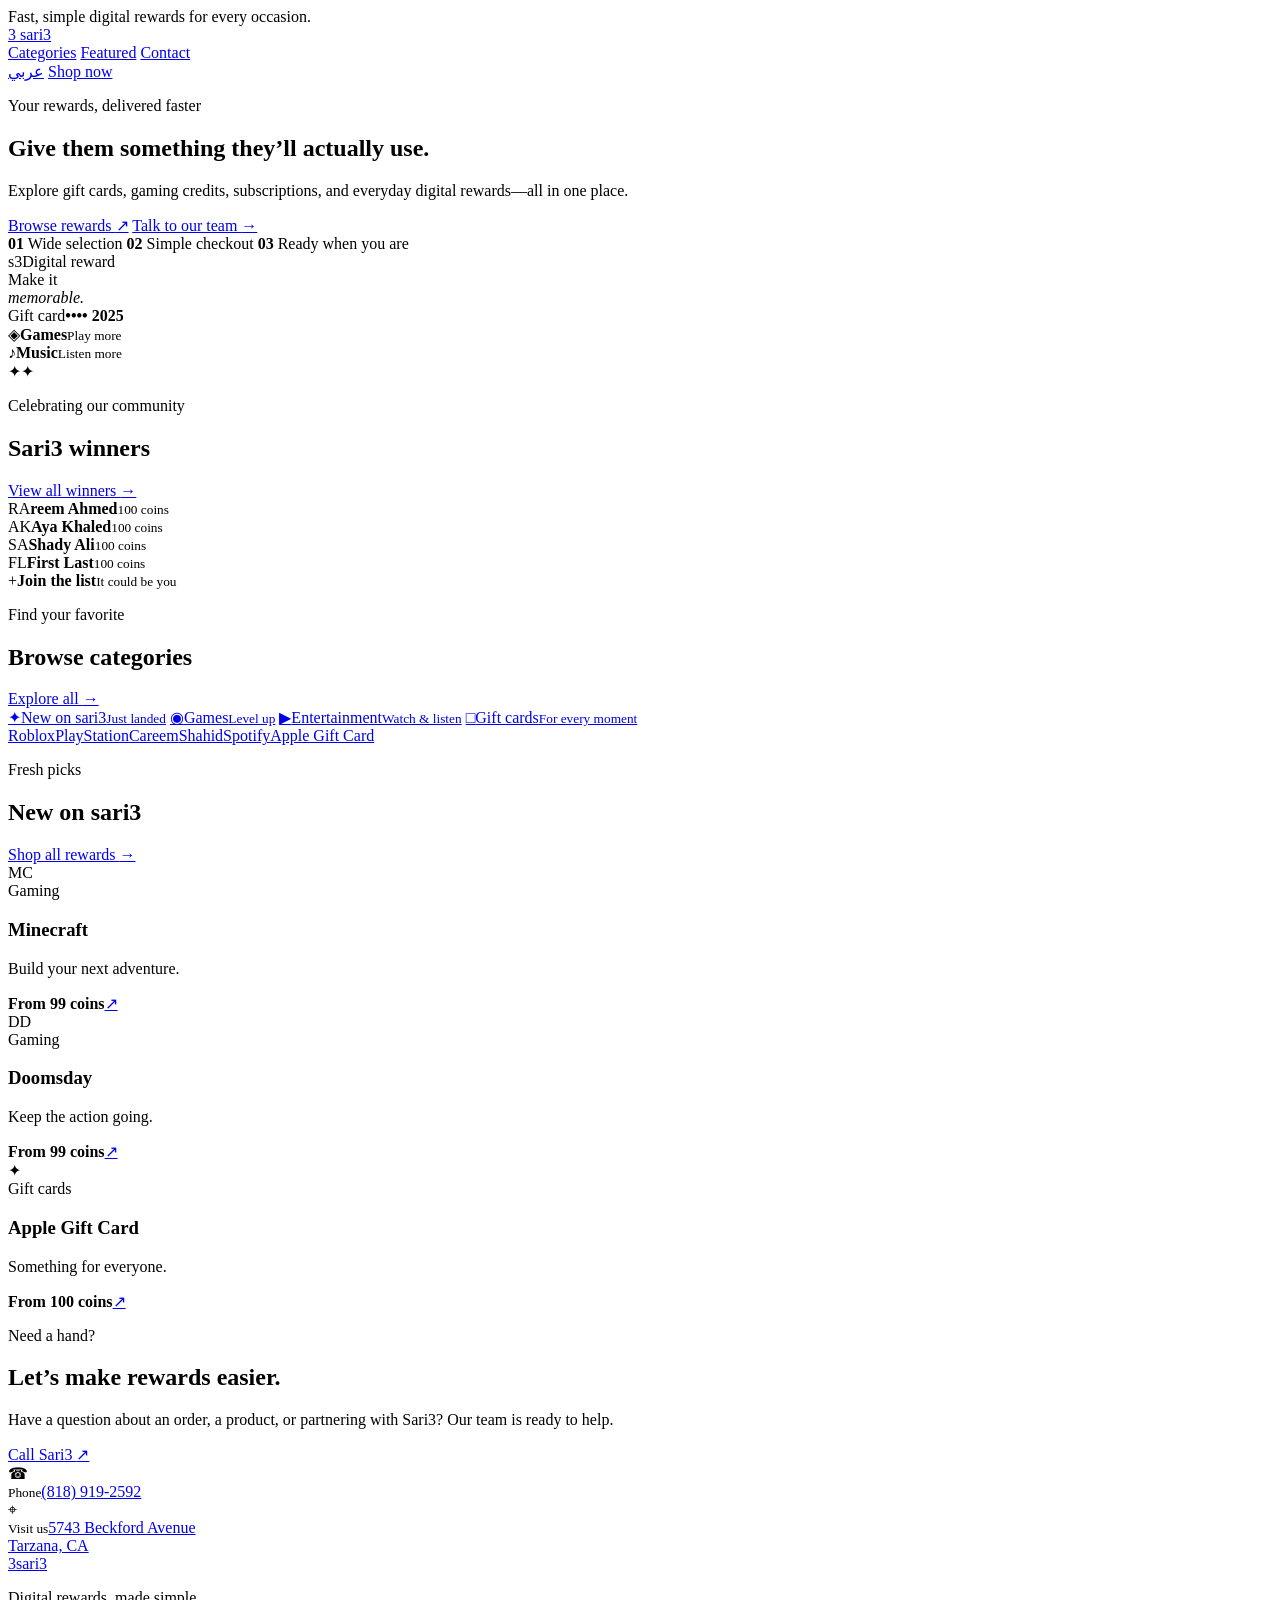
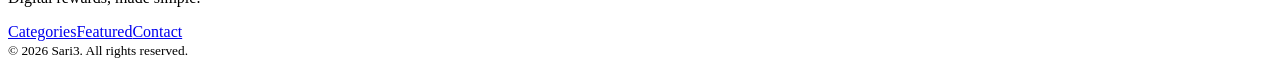
==== index.html @ 28963673 "Add Sari3 landing page" ====
<!doctype html>
<html lang="en">
<head>
  <meta charset="utf-8">
  <meta name="viewport" content="width=device-width, initial-scale=1">
  <meta name="description" content="Sari3 gift cards, games, subscriptions, and digital rewards.">
  <title>Sari3 — Digital rewards made simple</title>
  <link rel="stylesheet" href="styles.css">
</head>
<body>
  <div class="announcement">Fast, simple digital rewards for every occasion.</div>

  <header class="site-header">
    <a class="brand" href="#top" aria-label="Sari3 home">
      <span class="brand-mark">3</span>
      <span class="brand-word">sari<span>3</span></span>
    </a>
    <nav class="main-nav" aria-label="Primary navigation">
      <a href="#categories">Categories</a>
      <a href="#featured">Featured</a>
      <a href="#contact">Contact</a>
    </nav>
    <div class="header-actions">
      <a class="language" href="#" aria-label="Switch to Arabic">عربي</a>
      <a class="button button-small button-ghost" href="https://hub.sari3.store/" target="_blank" rel="noopener">Shop now</a>
    </div>
  </header>

  <main id="top">
    <section class="hero section-shell">
      <div class="hero-copy">
        <p class="eyebrow">Your rewards, delivered faster</p>
        <h1>Give them something they’ll actually use.</h1>
        <p class="hero-text">Explore gift cards, gaming credits, subscriptions, and everyday digital rewards—all in one place.</p>
        <div class="hero-actions">
          <a class="button button-primary" href="https://hub.sari3.store/" target="_blank" rel="noopener">Browse rewards <span aria-hidden="true">↗</span></a>
          <a class="text-link" href="#contact">Talk to our team <span aria-hidden="true">→</span></a>
        </div>
        <div class="trust-row" aria-label="Sari3 benefits">
          <span><b>01</b> Wide selection</span>
          <span><b>02</b> Simple checkout</span>
          <span><b>03</b> Ready when you are</span>
        </div>
      </div>
      <div class="hero-art" aria-label="Featured digital rewards">
        <div class="orb orb-one"></div>
        <div class="orb orb-two"></div>
        <div class="reward-card card-main">
          <div class="card-top"><span class="mini-logo">s3</span><span>Digital reward</span></div>
          <div class="card-title">Make it<br><em>memorable.</em></div>
          <div class="card-bottom"><span>Gift card</span><strong>•••• 2025</strong></div>
        </div>
        <div class="reward-card card-float card-orange"><span class="card-icon">◈</span><strong>Games</strong><small>Play more</small></div>
        <div class="reward-card card-float card-blue"><span class="card-icon">♪</span><strong>Music</strong><small>Listen more</small></div>
        <span class="spark spark-a">✦</span><span class="spark spark-b">✦</span>
      </div>
    </section>

    <section class="winners section-shell" aria-labelledby="winners-title">
      <div class="section-heading">
        <div><p class="eyebrow">Celebrating our community</p><h2 id="winners-title">Sari3 winners</h2></div>
        <a class="text-link" href="https://hub.sari3.store/" target="_blank" rel="noopener">View all winners <span aria-hidden="true">→</span></a>
      </div>
      <div class="winner-grid">
        <div class="winner winner-a"><span>RA</span><strong>reem Ahmed</strong><small>100 coins</small></div>
        <div class="winner winner-b"><span>AK</span><strong>Aya Khaled</strong><small>100 coins</small></div>
        <div class="winner winner-c"><span>SA</span><strong>Shady Ali</strong><small>100 coins</small></div>
        <div class="winner winner-d"><span>FL</span><strong>First Last</strong><small>100 coins</small></div>
        <div class="winner winner-e"><span>+</span><strong>Join the list</strong><small>It could be you</small></div>
      </div>
    </section>

    <section class="categories section-shell" id="categories" aria-labelledby="categories-title">
      <div class="section-heading">
        <div><p class="eyebrow">Find your favorite</p><h2 id="categories-title">Browse categories</h2></div>
        <a class="text-link" href="https://hub.sari3.store/" target="_blank" rel="noopener">Explore all <span aria-hidden="true">→</span></a>
      </div>
      <div class="category-grid">
        <a class="category category-new" href="https://hub.sari3.store/" target="_blank" rel="noopener"><span class="category-icon">✦</span><span>New on sari3</span><small>Just landed</small></a>
        <a class="category category-games" href="https://hub.sari3.store/" target="_blank" rel="noopener"><span class="category-icon">◉</span><span>Games</span><small>Level up</small></a>
        <a class="category category-stream" href="https://hub.sari3.store/" target="_blank" rel="noopener"><span class="category-icon">▶</span><span>Entertainment</span><small>Watch & listen</small></a>
        <a class="category category-gift" href="https://hub.sari3.store/" target="_blank" rel="noopener"><span class="category-icon">□</span><span>Gift cards</span><small>For every moment</small></a>
      </div>
      <div class="category-pills" aria-label="Popular categories">
        <a href="https://hub.sari3.store/" target="_blank" rel="noopener">Roblox</a><a href="https://hub.sari3.store/" target="_blank" rel="noopener">PlayStation</a><a href="https://hub.sari3.store/" target="_blank" rel="noopener">Careem</a><a href="https://hub.sari3.store/" target="_blank" rel="noopener">Shahid</a><a href="https://hub.sari3.store/" target="_blank" rel="noopener">Spotify</a><a href="https://hub.sari3.store/" target="_blank" rel="noopener">Apple Gift Card</a>
      </div>
    </section>

    <section class="featured section-shell" id="featured" aria-labelledby="featured-title">
      <div class="section-heading">
        <div><p class="eyebrow">Fresh picks</p><h2 id="featured-title">New on sari3</h2></div>
        <a class="text-link" href="https://hub.sari3.store/" target="_blank" rel="noopener">Shop all rewards <span aria-hidden="true">→</span></a>
      </div>
      <div class="product-grid">
        <article class="product"><div class="product-image product-minecraft"><span>MC</span></div><div class="product-meta"><span>Gaming</span><h3>Minecraft</h3><p>Build your next adventure.</p><div class="product-foot"><strong>From 99 coins</strong><a href="https://hub.sari3.store/" target="_blank" rel="noopener" aria-label="View Minecraft">↗</a></div></div></article>
        <article class="product"><div class="product-image product-doom"><span>DD</span></div><div class="product-meta"><span>Gaming</span><h3>Doomsday</h3><p>Keep the action going.</p><div class="product-foot"><strong>From 99 coins</strong><a href="https://hub.sari3.store/" target="_blank" rel="noopener" aria-label="View Doomsday">↗</a></div></div></article>
        <article class="product"><div class="product-image product-gift"><span>✦</span></div><div class="product-meta"><span>Gift cards</span><h3>Apple Gift Card</h3><p>Something for everyone.</p><div class="product-foot"><strong>From 100 coins</strong><a href="https://hub.sari3.store/" target="_blank" rel="noopener" aria-label="View Apple Gift Card">↗</a></div></div></article>
      </div>
    </section>

    <section class="contact section-shell" id="contact" aria-labelledby="contact-title">
      <div class="contact-copy"><p class="eyebrow">Need a hand?</p><h2 id="contact-title">Let’s make rewards easier.</h2><p>Have a question about an order, a product, or partnering with Sari3? Our team is ready to help.</p><a class="button button-primary" href="tel:+18189192592">Call Sari3 <span aria-hidden="true">↗</span></a></div>
      <div class="contact-details"><div class="detail"><span class="detail-icon">☎</span><div><small>Phone</small><a href="tel:+18189192592">(818) 919-2592</a></div></div><div class="detail"><span class="detail-icon">⌖</span><div><small>Visit us</small><a href="https://www.google.com/maps/search/?api=1&amp;query=5743+Beckford+Avenue+Tarzana+CA" target="_blank" rel="noopener">5743 Beckford Avenue<br>Tarzana, CA</a></div></div></div>
    </section>
  </main>

  <footer class="site-footer section-shell"><a class="brand" href="#top"><span class="brand-mark">3</span><span class="brand-word">sari<span>3</span></span></a><p>Digital rewards, made simple.</p><div class="footer-links"><a href="#categories">Categories</a><a href="#featured">Featured</a><a href="#contact">Contact</a></div><small>© 2026 Sari3. All rights reserved.</small></footer>
  <script>document.querySelectorAll('a[href="#"]').forEach(function (link) { link.addEventListener('click', function (event) { event.preventDefault(); }); });</script>
</body>
</html>
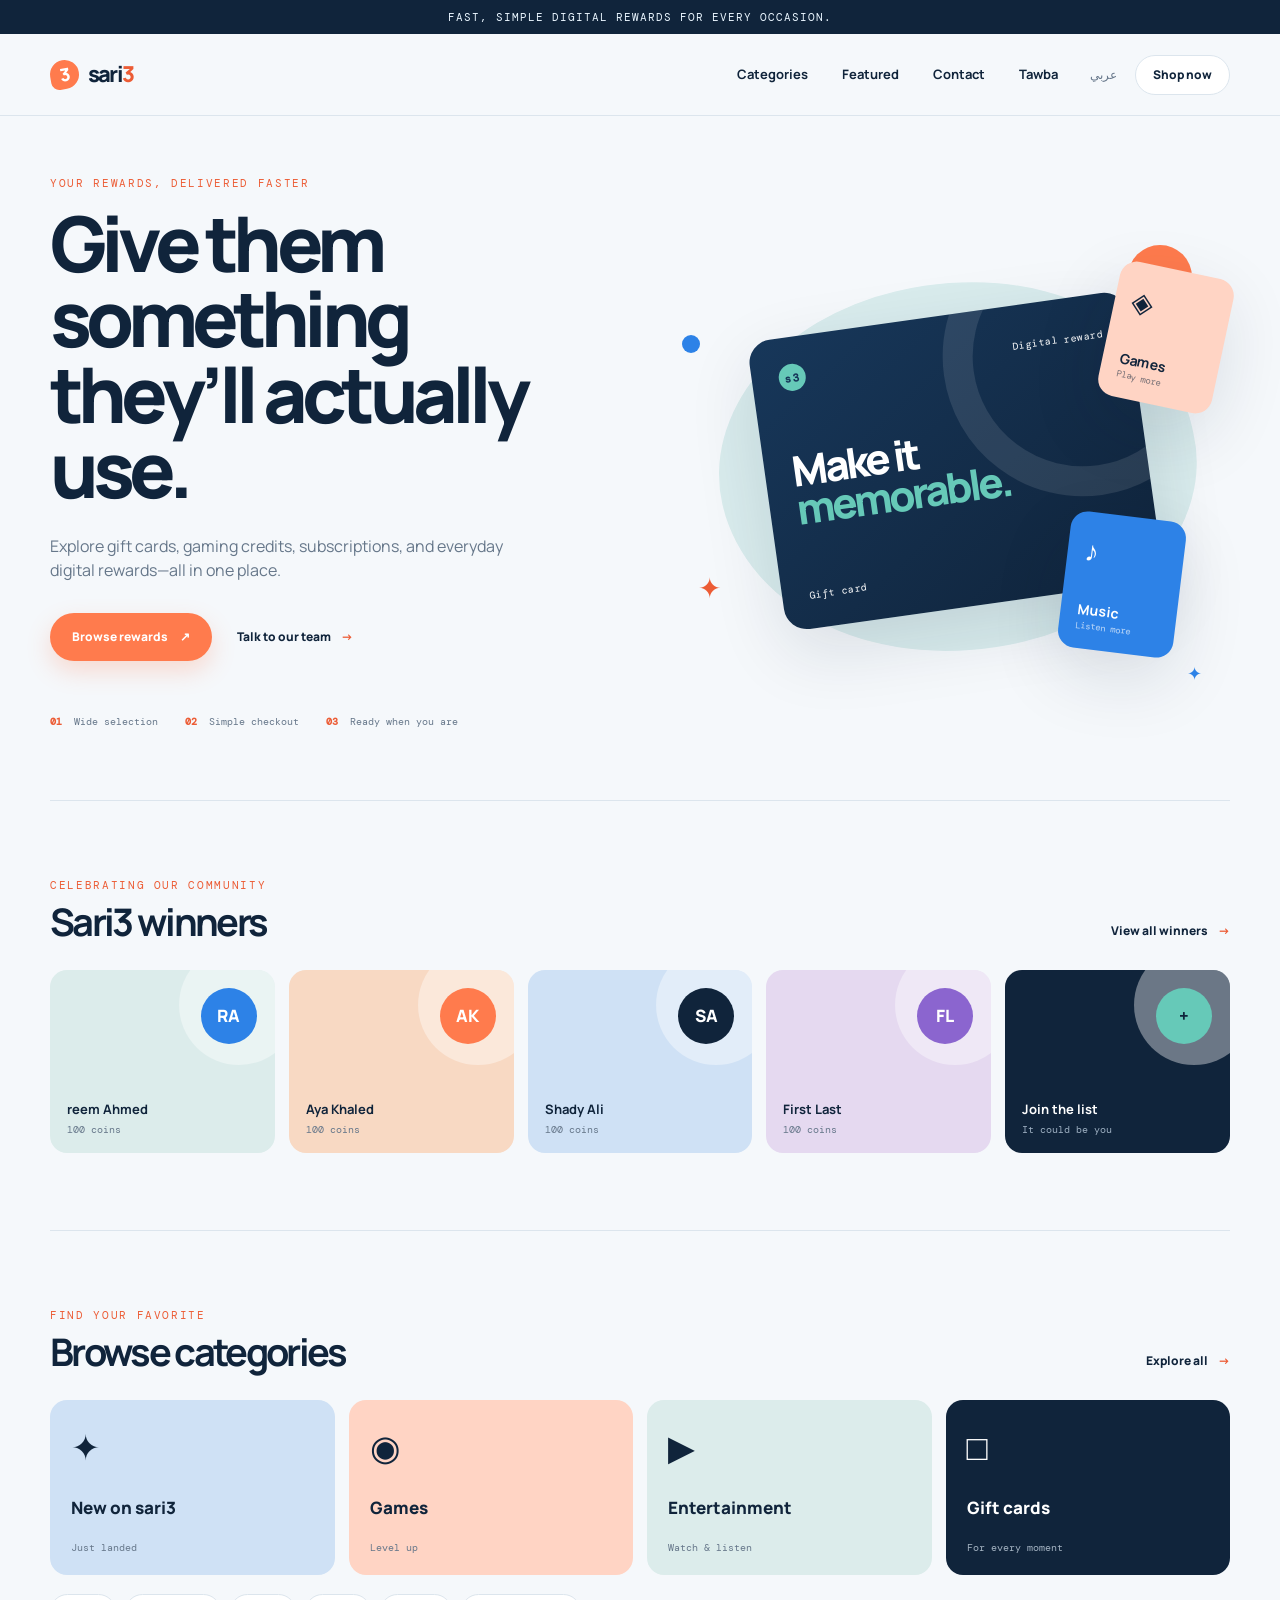
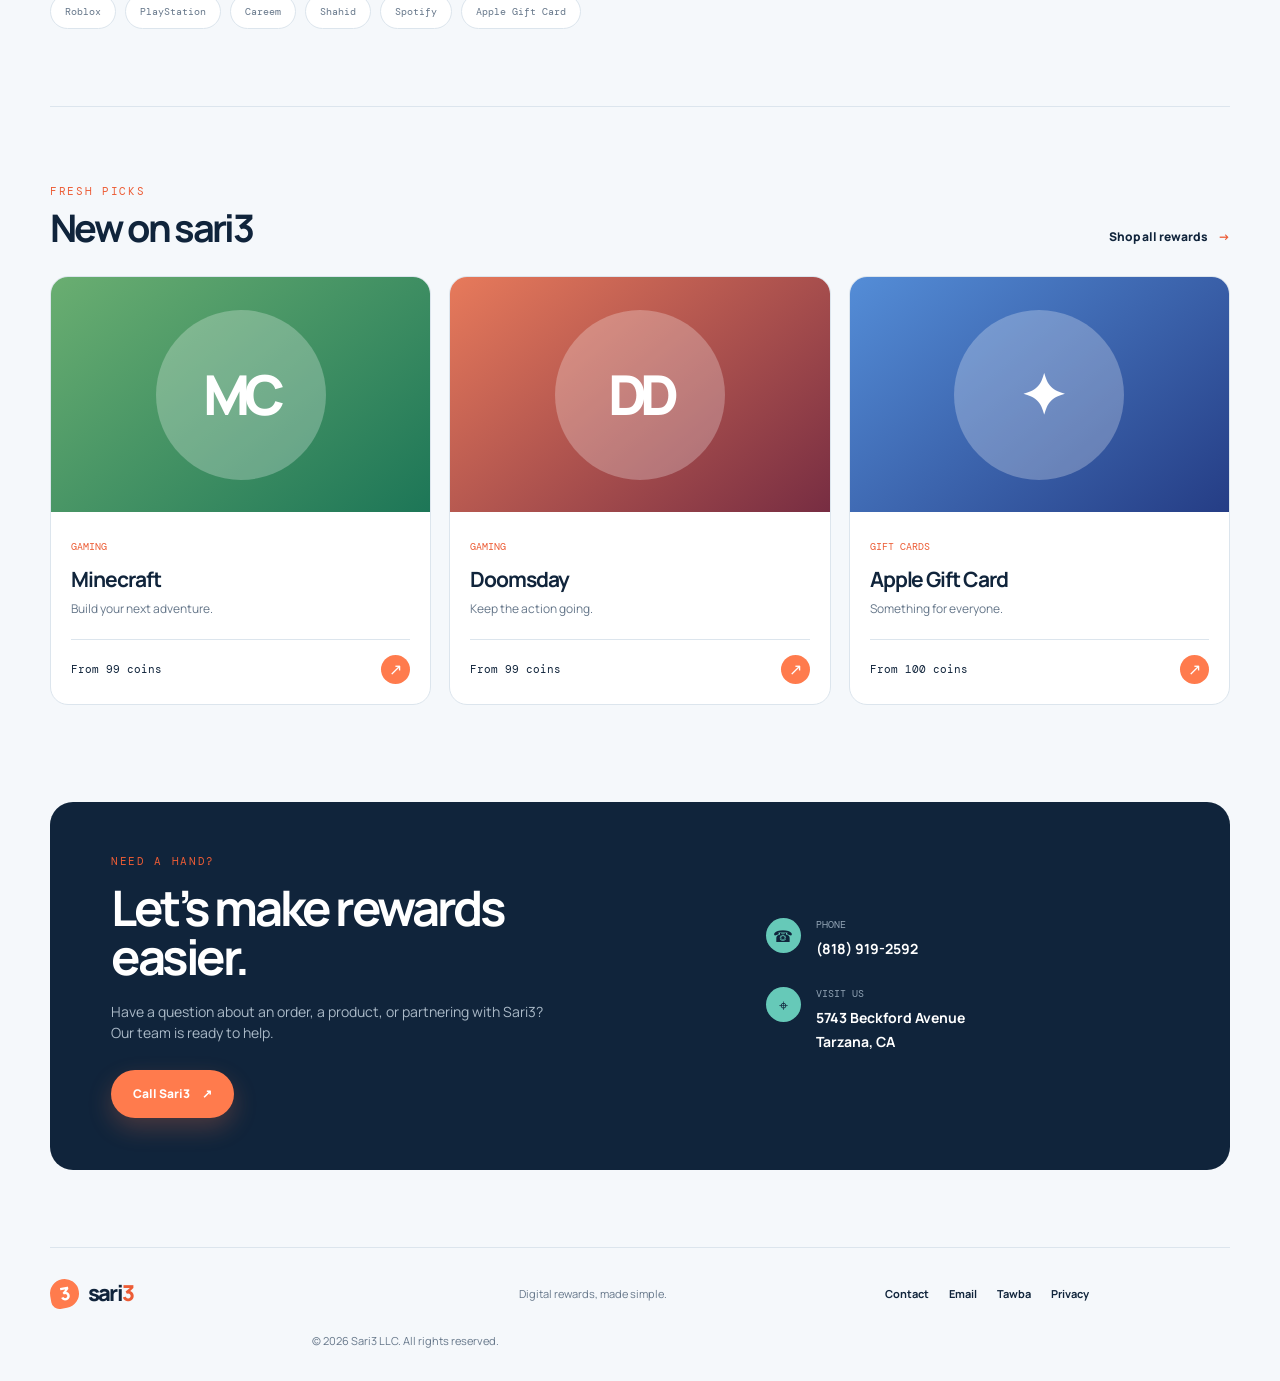
==== commit 6b2cef88: "Add Tawba legal and support links" ====
--- a/index.html
+++ b/index.html
@@ -19,6 +19,7 @@
       <a href="#categories">Categories</a>
       <a href="#featured">Featured</a>
       <a href="#contact">Contact</a>
+      <a href="/tawba/">Tawba</a>
     </nav>
     <div class="header-actions">
       <a class="language" href="#" aria-label="Switch to Arabic">عربي</a>
@@ -104,7 +105,7 @@
     </section>
   </main>
 
-  <footer class="site-footer section-shell"><a class="brand" href="#top"><span class="brand-mark">3</span><span class="brand-word">sari<span>3</span></span></a><p>Digital rewards, made simple.</p><div class="footer-links"><a href="#categories">Categories</a><a href="#featured">Featured</a><a href="#contact">Contact</a></div><small>© 2026 Sari3. All rights reserved.</small></footer>
+  <footer class="site-footer section-shell"><a class="brand" href="#top"><span class="brand-mark">3</span><span class="brand-word">sari<span>3</span></span></a><p>Digital rewards, made simple.</p><div class="footer-links"><a href="#contact">Contact</a><a href="mailto:sari3@sari3.io">Email</a><a href="/tawba/">Tawba</a><a href="/tawba/privacy/">Privacy</a></div><small>© 2026 Sari3 LLC. All rights reserved.</small></footer>
   <script>document.querySelectorAll('a[href="#"]').forEach(function (link) { link.addEventListener('click', function (event) { event.preventDefault(); }); });</script>
 </body>
 </html>
--- a/styles.css
+++ b/styles.css
@@ -0,0 +1,25 @@
+@import url('https://fonts.googleapis.com/css2?family=DM+Mono:wght@400;500&family=Manrope:wght@400;500;600;700;800&display=swap');
+
+:root { --ink:#10243b; --muted:#66778a; --paper:#f5f8fb; --white:#fff; --line:#dce5ed; --orange:#ff7b4d; --orange-dark:#ec5c35; --blue:#2d82e7; --teal:#66c9b8; --shadow:0 24px 70px rgba(16,36,59,.12); }
+* { box-sizing:border-box; }
+html { scroll-behavior:smooth; }
+body { margin:0; color:var(--ink); background:var(--paper); font-family:'Manrope',Arial,sans-serif; line-height:1.5; }
+a { color:inherit; text-decoration:none; }
+.announcement { padding:10px 24px; color:#eaf6ff; background:var(--ink); text-align:center; font:11px 'DM Mono',monospace; letter-spacing:.09em; text-transform:uppercase; }
+.site-header { height:82px; padding:0 max(24px,calc((100vw - 1180px)/2)); display:flex; align-items:center; justify-content:space-between; gap:32px; background:rgba(245,248,251,.92); border-bottom:1px solid var(--line); position:sticky; top:0; z-index:10; backdrop-filter:blur(16px); }
+.brand { display:inline-flex; align-items:center; gap:9px; font-size:22px; font-weight:800; letter-spacing:-.08em; }
+.brand-mark { display:grid; place-items:center; width:29px; height:29px; color:#fff; background:var(--orange); border-radius:50% 50% 50% 8px; font-size:18px; font-weight:800; letter-spacing:-.1em; transform:rotate(-10deg); }
+.brand-word span { color:var(--orange-dark); }
+.main-nav { display:flex; align-items:center; gap:34px; margin-left:auto; font-size:13px; font-weight:700; }
+.main-nav a,.footer-links a { transition:color .2s ease; }.main-nav a:hover,.footer-links a:hover,.text-link:hover { color:var(--orange-dark); }
+.header-actions { display:flex; align-items:center; gap:18px; }.language { color:var(--muted); font:12px 'DM Mono',monospace; }.button { display:inline-flex; align-items:center; justify-content:center; gap:12px; padding:15px 22px; border-radius:99px; font-size:12px; font-weight:800; transition:transform .2s ease,background .2s ease,box-shadow .2s ease; }.button:hover { transform:translateY(-2px); }.button-primary { color:#fff; background:var(--orange); box-shadow:0 10px 24px rgba(255,123,77,.24); }.button-primary:hover { background:var(--orange-dark); }.button-small { padding:10px 17px; }.button-ghost { color:var(--ink); border:1px solid var(--line); background:var(--white); }
+.section-shell { width:min(1180px,calc(100% - 48px)); margin:0 auto; }.hero { min-height:610px; display:grid; grid-template-columns:1fr 1fr; align-items:center; gap:60px; padding-top:60px; padding-bottom:72px; }.eyebrow { margin:0 0 15px; color:var(--orange-dark); font:11px 'DM Mono',monospace; letter-spacing:.15em; text-transform:uppercase; }.hero h1 { max-width:570px; margin:0; font-size:clamp(46px,6vw,78px); line-height:.98; letter-spacing:-.075em; font-weight:800; }.hero-text { max-width:480px; margin:28px 0 31px; color:var(--muted); font-size:16px; }.hero-actions { display:flex; align-items:center; gap:25px; }.text-link { font-size:12px; font-weight:800; transition:color .2s ease; }.text-link span { margin-left:8px; color:var(--orange-dark); }.trust-row { display:flex; flex-wrap:wrap; gap:17px 27px; margin-top:54px; color:var(--muted); font:10px 'DM Mono',monospace; }.trust-row b { margin-right:6px; color:var(--orange-dark); }
+.hero-art { min-height:470px; position:relative; }.hero-art:before { content:""; position:absolute; inset:65px 35px 35px 50px; background:#d9eced; border-radius:46% 54% 45% 55%; transform:rotate(-13deg); }.orb { position:absolute; border-radius:50%; }.orb-one { width:64px; height:64px; top:28px; right:38px; background:var(--orange); }.orb-two { width:18px; height:18px; top:118px; left:12px; background:var(--blue); }.reward-card { position:absolute; box-shadow:var(--shadow); }.card-main { top:98px; left:17%; width:68%; height:292px; padding:27px; display:flex; flex-direction:column; justify-content:space-between; color:#fff; background:linear-gradient(145deg,#17375a,#10243b); border-radius:23px; transform:rotate(-8deg); overflow:hidden; }.card-main:after { content:""; position:absolute; width:220px; height:220px; right:-90px; top:-80px; border:30px solid rgba(255,255,255,.1); border-radius:50%; }.card-top,.card-bottom { display:flex; justify-content:space-between; align-items:center; position:relative; z-index:1; font:10px 'DM Mono',monospace; letter-spacing:.05em; }.mini-logo { display:grid; place-items:center; width:27px; height:27px; color:#17375a; background:var(--teal); border-radius:50%; font-size:11px; font-weight:800; }.card-title { position:relative; z-index:1; font-size:42px; line-height:.93; letter-spacing:-.07em; font-weight:800; }.card-title em { color:var(--teal); font-style:normal; }.card-float { right:1%; display:flex; flex-direction:column; width:116px; height:137px; padding:17px; border-radius:17px; }.card-float strong { margin-top:auto; font-size:14px; }.card-float small { color:rgba(16,36,59,.58); font:9px 'DM Mono',monospace; }.card-icon { font-size:28px; }.card-orange { top:52px; background:#ffd4c4; transform:rotate(12deg); }.card-blue { right:9%; bottom:34px; color:#fff; background:var(--blue); transform:rotate(7deg); }.card-blue small { color:rgba(255,255,255,.7); }.spark { position:absolute; color:var(--orange-dark); font-size:28px; }.spark-a { left:5%; bottom:79px; }.spark-b { right:5%; bottom:0; color:var(--blue); font-size:18px; }
+.winners,.categories,.featured { padding:77px 0; border-top:1px solid var(--line); }.section-heading { display:flex; align-items:end; justify-content:space-between; gap:30px; margin-bottom:30px; }.section-heading .eyebrow { margin-bottom:10px; }.section-heading h2,.contact h2 { margin:0; font-size:38px; line-height:1; letter-spacing:-.07em; }.winner-grid { display:grid; grid-template-columns:repeat(5,1fr); gap:14px; }.winner { min-height:183px; padding:17px; display:flex; flex-direction:column; justify-content:end; border-radius:17px; overflow:hidden; background:#dceceb; position:relative; }.winner:before { content:""; position:absolute; width:120px; height:120px; right:-24px; top:-25px; border-radius:50%; background:rgba(255,255,255,.38); }.winner span { position:absolute; right:18px; top:18px; display:grid; place-items:center; width:56px; height:56px; color:#fff; background:var(--blue); border-radius:50%; font-size:17px; font-weight:800; }.winner strong { position:relative; font-size:13px; }.winner small { position:relative; margin-top:4px; color:var(--muted); font:10px 'DM Mono',monospace; }.winner-b { background:#f8d9c3; }.winner-b span { background:var(--orange); }.winner-c { background:#cfe1f5; }.winner-c span { background:var(--ink); }.winner-d { background:#e5d9f0; }.winner-d span { background:#8b65cf; }.winner-e { background:var(--ink); color:#fff; }.winner-e small { color:#9eb0c2; }.winner-e span { color:var(--ink); background:var(--teal); }
+.category-grid { display:grid; grid-template-columns:repeat(4,1fr); gap:14px; }.category { min-height:175px; padding:21px; display:flex; flex-direction:column; justify-content:space-between; border-radius:17px; transition:transform .2s ease,box-shadow .2s ease; }.category:hover { transform:translateY(-4px); box-shadow:var(--shadow); }.category-icon { font-size:35px; }.category span:not(.category-icon) { font-size:17px; font-weight:800; }.category small { color:var(--muted); font:10px 'DM Mono',monospace; }.category-new { background:#cfe1f5; }.category-games { background:#ffd4c4; }.category-stream { background:#dceceb; }.category-gift { color:#fff; background:var(--ink); }.category-gift small { color:#a4b3c2; }.category-pills { display:flex; flex-wrap:wrap; gap:9px; margin-top:19px; }.category-pills a { padding:10px 14px; color:var(--muted); border:1px solid var(--line); border-radius:99px; background:#fff; font:10px 'DM Mono',monospace; transition:all .2s ease; }.category-pills a:hover { color:#fff; border-color:var(--orange); background:var(--orange); }
+.product-grid { display:grid; grid-template-columns:repeat(3,1fr); gap:18px; }.product { overflow:hidden; border:1px solid var(--line); border-radius:18px; background:#fff; }.product-image { height:235px; display:grid; place-items:center; overflow:hidden; position:relative; }.product-image:before { content:""; position:absolute; width:170px; height:170px; border-radius:50%; background:rgba(255,255,255,.26); }.product-image span { position:relative; font-size:55px; font-weight:800; letter-spacing:-.12em; }.product-minecraft { color:#fff; background:linear-gradient(140deg,#6aae71,#1d7657); }.product-doom { color:#fff; background:linear-gradient(140deg,#e77a5b,#772d42); }.product-gift { color:#fff; background:linear-gradient(140deg,#548dd7,#253d85); }.product-meta { padding:20px; }.product-meta > span { color:var(--orange-dark); font:10px 'DM Mono',monospace; text-transform:uppercase; }.product h3 { margin:8px 0 4px; font-size:21px; letter-spacing:-.05em; }.product p { margin:0; color:var(--muted); font-size:12px; }.product-foot { display:flex; align-items:center; justify-content:space-between; margin-top:21px; padding-top:15px; border-top:1px solid var(--line); }.product-foot strong { font:11px 'DM Mono',monospace; }.product-foot a { display:grid; place-items:center; width:29px; height:29px; color:#fff; background:var(--orange); border-radius:50%; }
+.contact { margin-top:20px; margin-bottom:77px; padding:52px 61px; display:grid; grid-template-columns:1.2fr .8fr; gap:50px; color:#fff; border-radius:23px; background:var(--ink); }.contact h2 { max-width:440px; font-size:49px; }.contact-copy > p:not(.eyebrow) { max-width:450px; margin:20px 0 27px; color:#aab9c7; font-size:14px; }.contact-details { display:flex; flex-direction:column; justify-content:center; gap:27px; }.detail { display:flex; align-items:flex-start; gap:15px; }.detail-icon { display:grid; place-items:center; width:35px; height:35px; color:var(--ink); background:var(--teal); border-radius:50%; }.detail small { display:block; margin-bottom:5px; color:#91a3b4; font:10px 'DM Mono',monospace; text-transform:uppercase; }.detail a { font-size:14px; font-weight:700; }.detail a:hover { color:var(--teal); }
+.site-footer { display:grid; grid-template-columns:1.3fr 1fr 1fr; align-items:center; gap:20px; padding-top:27px; padding-bottom:31px; border-top:1px solid var(--line); }.site-footer p,.site-footer small { color:var(--muted); font-size:11px; }.footer-links { display:flex; gap:20px; font-size:11px; font-weight:700; }.site-footer small { text-align:right; }
+@media (max-width:800px) { .main-nav { display:none; }.site-header { height:70px; }.hero { grid-template-columns:1fr; padding-top:58px; }.hero-art { min-height:420px; }.winner-grid { grid-template-columns:repeat(2,1fr); }.winner-e { grid-column:span 2; }.category-grid { grid-template-columns:repeat(2,1fr); }.product-grid { grid-template-columns:1fr; }.contact { grid-template-columns:1fr; padding:37px 28px; }.site-footer { grid-template-columns:1fr 1fr; }.site-footer p { display:none; }.site-footer small { grid-column:span 2; text-align:left; } }
+@media (max-width:480px) { .announcement { padding-inline:12px; font-size:9px; }.section-shell { width:min(100% - 32px,1180px); }.header-actions .language { display:none; }.hero h1 { font-size:51px; }.hero-art { min-height:350px; transform:scale(.9); transform-origin:top center; margin-bottom:-48px; }.hero-actions { flex-wrap:wrap; }.trust-row { margin-top:35px; }.section-heading { align-items:start; flex-direction:column; gap:15px; }.section-heading h2 { font-size:32px; }.winner-grid { grid-template-columns:1fr 1fr; }.winner { min-height:150px; padding:13px; }.category-grid { gap:9px; }.category { min-height:150px; padding:15px; }.category span:not(.category-icon) { font-size:14px; }.contact h2 { font-size:39px; }.site-footer { grid-template-columns:1fr; }.site-footer small { grid-column:auto; } }
+
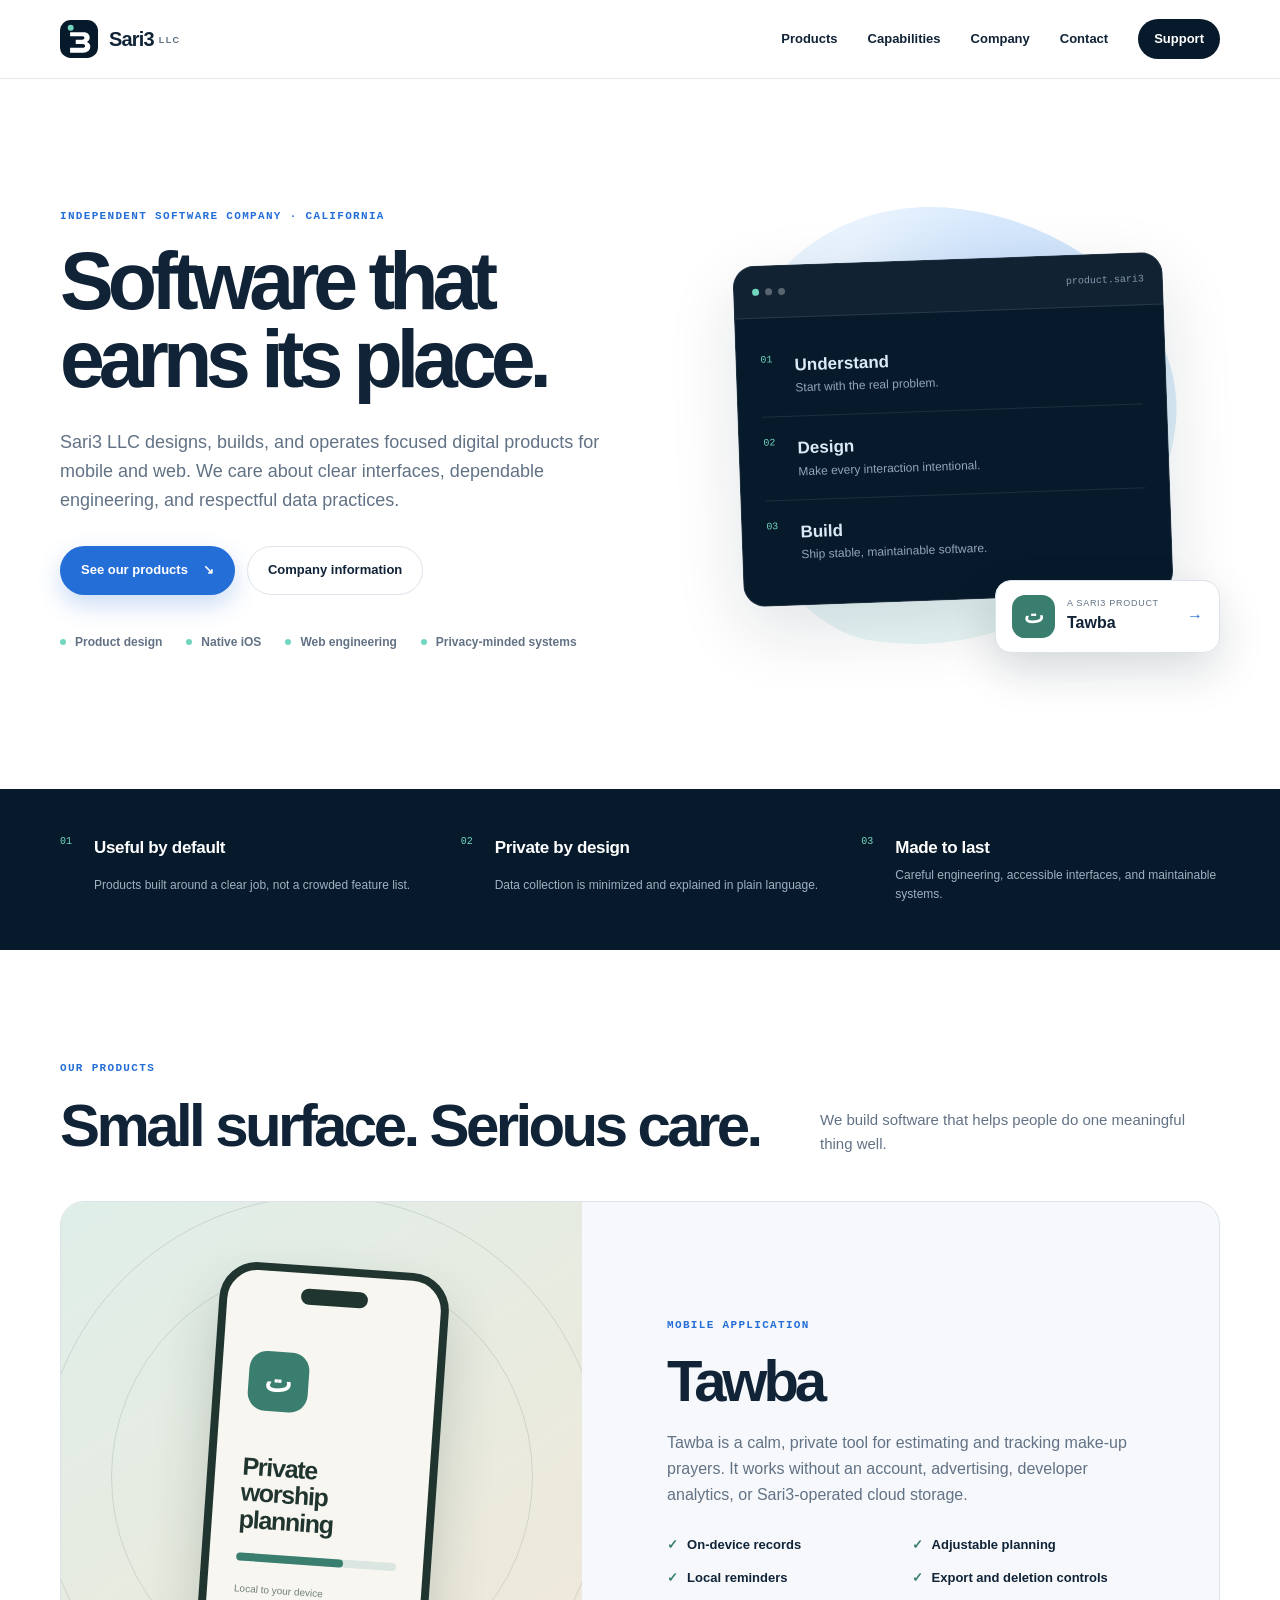
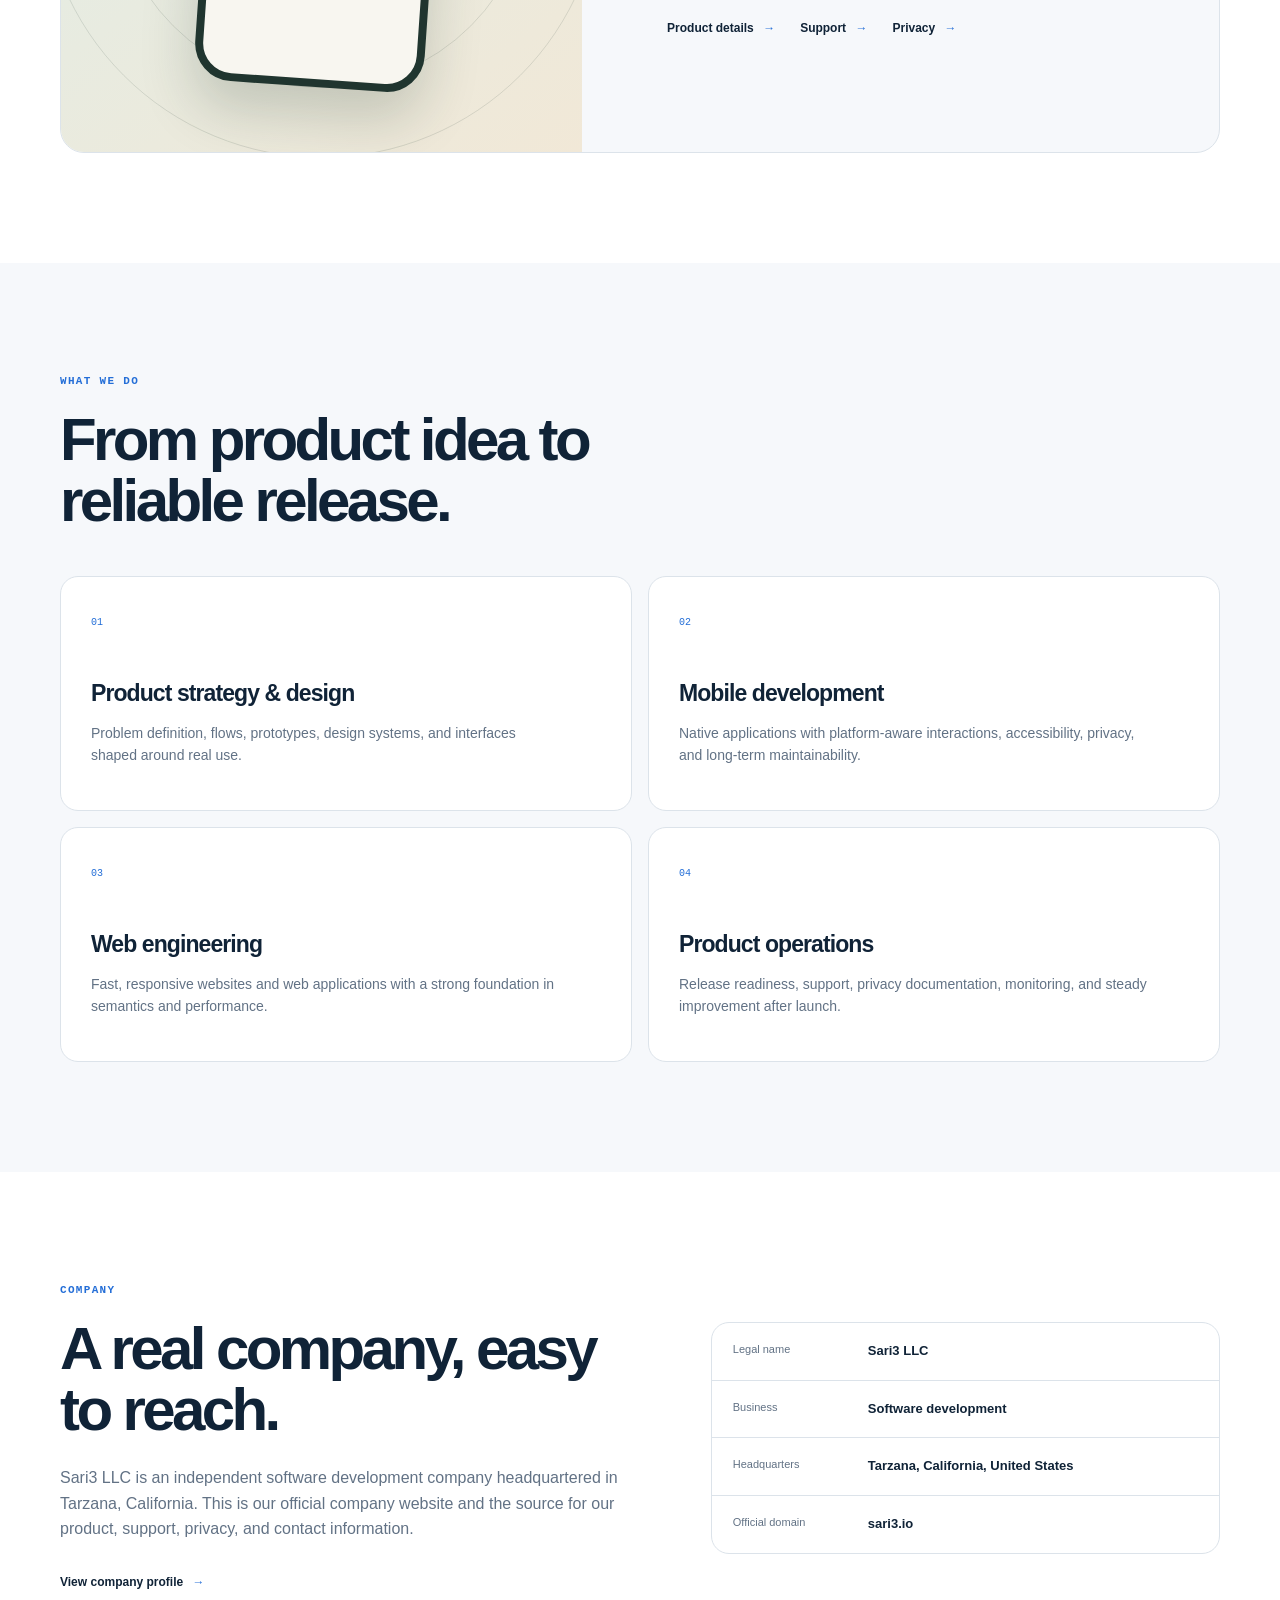
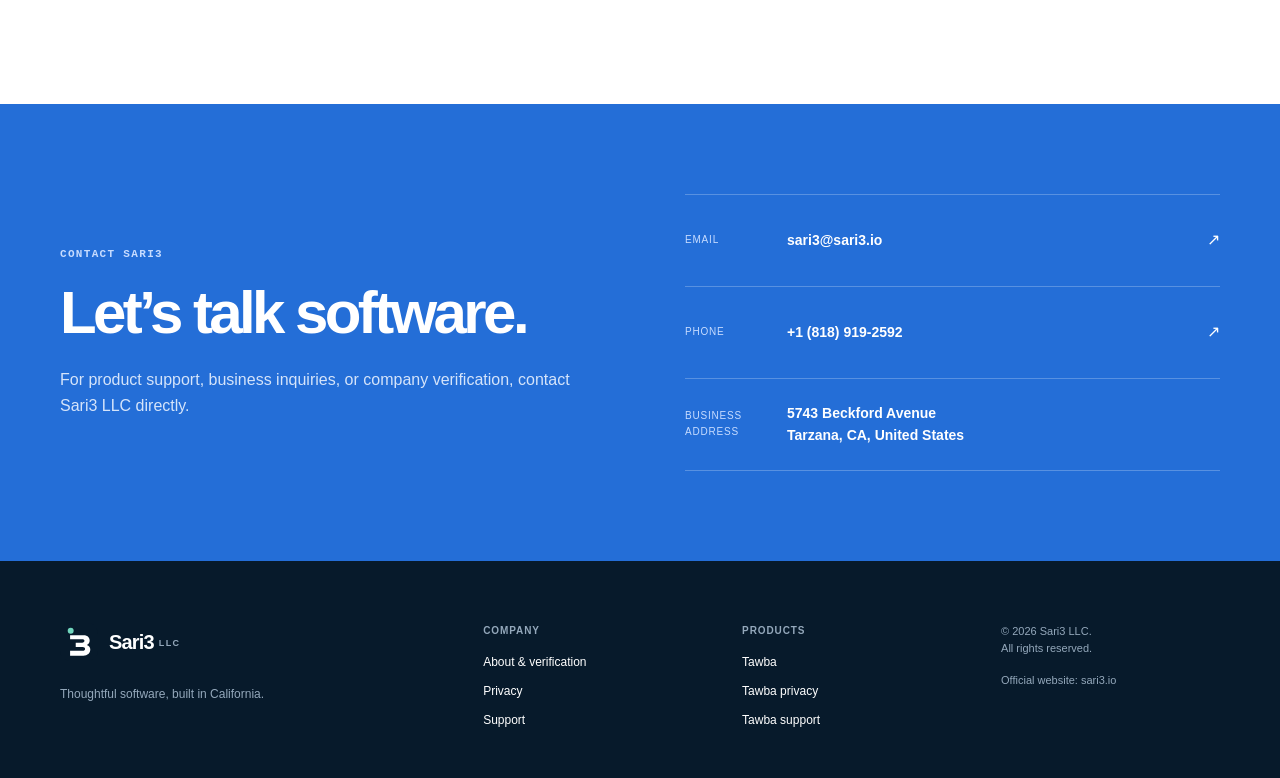
==== commit 251a6ef2: "Rebuild site for software company verification" ====
--- a/index.html
+++ b/index.html
@@ -3,110 +3,183 @@
 <head>
   <meta charset="utf-8">
   <meta name="viewport" content="width=device-width, initial-scale=1">
-  <meta name="description" content="Sari3 gift cards, games, subscriptions, and digital rewards.">
-  <title>Sari3 — Digital rewards made simple</title>
-  <link rel="stylesheet" href="styles.css">
+  <meta name="description" content="Sari3 LLC is an independent software development company in Tarzana, California, building thoughtful mobile and web products.">
+  <meta name="theme-color" content="#071a2b">
+  <meta property="og:title" content="Sari3 LLC — Software development company">
+  <meta property="og:description" content="Thoughtful mobile and web products, designed and engineered in California.">
+  <meta property="og:type" content="website">
+  <meta property="og:url" content="https://sari3.io/">
+  <link rel="canonical" href="https://sari3.io/">
+  <link rel="icon" href="/assets/favicon.svg" type="image/svg+xml">
+  <link rel="manifest" href="/site.webmanifest">
+  <link rel="stylesheet" href="/styles.css">
+  <title>Sari3 LLC — Software development company</title>
+  <script type="application/ld+json">
+  {
+    "@context": "https://schema.org",
+    "@type": "Organization",
+    "name": "Sari3 LLC",
+    "legalName": "Sari3 LLC",
+    "url": "https://sari3.io/",
+    "logo": "https://sari3.io/assets/logo.svg",
+    "email": "sari3@sari3.io",
+    "telephone": "+1-818-919-2592",
+    "description": "An independent software development company building mobile and web products.",
+    "address": {
+      "@type": "PostalAddress",
+      "streetAddress": "5743 Beckford Avenue",
+      "addressLocality": "Tarzana",
+      "addressRegion": "CA",
+      "addressCountry": "US"
+    }
+  }
+  </script>
 </head>
 <body>
-  <div class="announcement">Fast, simple digital rewards for every occasion.</div>
-
+  <a class="skip-link" href="#main">Skip to content</a>
   <header class="site-header">
-    <a class="brand" href="#top" aria-label="Sari3 home">
-      <span class="brand-mark">3</span>
-      <span class="brand-word">sari<span>3</span></span>
-    </a>
-    <nav class="main-nav" aria-label="Primary navigation">
-      <a href="#categories">Categories</a>
-      <a href="#featured">Featured</a>
-      <a href="#contact">Contact</a>
-      <a href="/tawba/">Tawba</a>
-    </nav>
-    <div class="header-actions">
-      <a class="language" href="#" aria-label="Switch to Arabic">عربي</a>
-      <a class="button button-small button-ghost" href="https://hub.sari3.store/" target="_blank" rel="noopener">Shop now</a>
+    <div class="nav-shell">
+      <a class="brand" href="/" aria-label="Sari3 LLC home">
+        <img src="/assets/logo.svg" alt="" width="38" height="38">
+        <span>Sari3 <small>LLC</small></span>
+      </a>
+      <button class="menu-toggle" type="button" aria-expanded="false" aria-controls="primary-navigation">
+        <span class="sr-only">Toggle navigation</span><span></span><span></span>
+      </button>
+      <nav class="site-nav" id="primary-navigation" aria-label="Primary navigation">
+        <a href="#work">Products</a>
+        <a href="#capabilities">Capabilities</a>
+        <a href="/company/">Company</a>
+        <a href="#contact">Contact</a>
+        <a class="nav-cta" href="/support/">Support</a>
+      </nav>
     </div>
   </header>
 
-  <main id="top">
+  <main id="main">
     <section class="hero section-shell">
       <div class="hero-copy">
-        <p class="eyebrow">Your rewards, delivered faster</p>
-        <h1>Give them something they’ll actually use.</h1>
-        <p class="hero-text">Explore gift cards, gaming credits, subscriptions, and everyday digital rewards—all in one place.</p>
+        <p class="eyebrow">Independent software company · California</p>
+        <h1>Software that earns its place.</h1>
+        <p class="hero-lede">Sari3 LLC designs, builds, and operates focused digital products for mobile and web. We care about clear interfaces, dependable engineering, and respectful data practices.</p>
         <div class="hero-actions">
-          <a class="button button-primary" href="https://hub.sari3.store/" target="_blank" rel="noopener">Browse rewards <span aria-hidden="true">↗</span></a>
-          <a class="text-link" href="#contact">Talk to our team <span aria-hidden="true">→</span></a>
+          <a class="button button-primary" href="#work">See our products <span aria-hidden="true">↘</span></a>
+          <a class="button button-secondary" href="/company/">Company information</a>
         </div>
-        <div class="trust-row" aria-label="Sari3 benefits">
-          <span><b>01</b> Wide selection</span>
-          <span><b>02</b> Simple checkout</span>
-          <span><b>03</b> Ready when you are</span>
+        <ul class="capability-list" aria-label="Core capabilities">
+          <li>Product design</li>
+          <li>Native iOS</li>
+          <li>Web engineering</li>
+          <li>Privacy-minded systems</li>
+        </ul>
+      </div>
+      <div class="hero-visual" aria-label="Sari3 product development process">
+        <div class="visual-glow"></div>
+        <div class="code-card">
+          <div class="code-top"><span><i></i><i></i><i></i></span><small>product.sari3</small></div>
+          <div class="code-body">
+            <p><span>01</span><strong>Understand</strong><small>Start with the real problem.</small></p>
+            <p><span>02</span><strong>Design</strong><small>Make every interaction intentional.</small></p>
+            <p><span>03</span><strong>Build</strong><small>Ship stable, maintainable software.</small></p>
+          </div>
         </div>
-      </div>
-      <div class="hero-art" aria-label="Featured digital rewards">
-        <div class="orb orb-one"></div>
-        <div class="orb orb-two"></div>
-        <div class="reward-card card-main">
-          <div class="card-top"><span class="mini-logo">s3</span><span>Digital reward</span></div>
-          <div class="card-title">Make it<br><em>memorable.</em></div>
-          <div class="card-bottom"><span>Gift card</span><strong>•••• 2025</strong></div>
-        </div>
-        <div class="reward-card card-float card-orange"><span class="card-icon">◈</span><strong>Games</strong><small>Play more</small></div>
-        <div class="reward-card card-float card-blue"><span class="card-icon">♪</span><strong>Music</strong><small>Listen more</small></div>
-        <span class="spark spark-a">✦</span><span class="spark spark-b">✦</span>
+        <a class="product-chip" href="/tawba/">
+          <span class="tawba-mark" aria-hidden="true">ت</span>
+          <span><small>A Sari3 product</small><strong>Tawba</strong></span>
+          <b aria-hidden="true">→</b>
+        </a>
       </div>
     </section>
 
-    <section class="winners section-shell" aria-labelledby="winners-title">
-      <div class="section-heading">
-        <div><p class="eyebrow">Celebrating our community</p><h2 id="winners-title">Sari3 winners</h2></div>
-        <a class="text-link" href="https://hub.sari3.store/" target="_blank" rel="noopener">View all winners <span aria-hidden="true">→</span></a>
-      </div>
-      <div class="winner-grid">
-        <div class="winner winner-a"><span>RA</span><strong>reem Ahmed</strong><small>100 coins</small></div>
-        <div class="winner winner-b"><span>AK</span><strong>Aya Khaled</strong><small>100 coins</small></div>
-        <div class="winner winner-c"><span>SA</span><strong>Shady Ali</strong><small>100 coins</small></div>
-        <div class="winner winner-d"><span>FL</span><strong>First Last</strong><small>100 coins</small></div>
-        <div class="winner winner-e"><span>+</span><strong>Join the list</strong><small>It could be you</small></div>
+    <section class="principles-band" aria-label="How Sari3 works">
+      <div class="section-shell principle-grid">
+        <div><span>01</span><h2>Useful by default</h2><p>Products built around a clear job, not a crowded feature list.</p></div>
+        <div><span>02</span><h2>Private by design</h2><p>Data collection is minimized and explained in plain language.</p></div>
+        <div><span>03</span><h2>Made to last</h2><p>Careful engineering, accessible interfaces, and maintainable systems.</p></div>
       </div>
     </section>
 
-    <section class="categories section-shell" id="categories" aria-labelledby="categories-title">
+    <section class="section section-shell" id="work" aria-labelledby="work-title">
       <div class="section-heading">
-        <div><p class="eyebrow">Find your favorite</p><h2 id="categories-title">Browse categories</h2></div>
-        <a class="text-link" href="https://hub.sari3.store/" target="_blank" rel="noopener">Explore all <span aria-hidden="true">→</span></a>
+        <div><p class="eyebrow">Our products</p><h2 id="work-title">Small surface. Serious care.</h2></div>
+        <p>We build software that helps people do one meaningful thing well.</p>
       </div>
-      <div class="category-grid">
-        <a class="category category-new" href="https://hub.sari3.store/" target="_blank" rel="noopener"><span class="category-icon">✦</span><span>New on sari3</span><small>Just landed</small></a>
-        <a class="category category-games" href="https://hub.sari3.store/" target="_blank" rel="noopener"><span class="category-icon">◉</span><span>Games</span><small>Level up</small></a>
-        <a class="category category-stream" href="https://hub.sari3.store/" target="_blank" rel="noopener"><span class="category-icon">▶</span><span>Entertainment</span><small>Watch & listen</small></a>
-        <a class="category category-gift" href="https://hub.sari3.store/" target="_blank" rel="noopener"><span class="category-icon">□</span><span>Gift cards</span><small>For every moment</small></a>
-      </div>
-      <div class="category-pills" aria-label="Popular categories">
-        <a href="https://hub.sari3.store/" target="_blank" rel="noopener">Roblox</a><a href="https://hub.sari3.store/" target="_blank" rel="noopener">PlayStation</a><a href="https://hub.sari3.store/" target="_blank" rel="noopener">Careem</a><a href="https://hub.sari3.store/" target="_blank" rel="noopener">Shahid</a><a href="https://hub.sari3.store/" target="_blank" rel="noopener">Spotify</a><a href="https://hub.sari3.store/" target="_blank" rel="noopener">Apple Gift Card</a>
+      <article class="featured-product">
+        <div class="product-visual">
+          <div class="phone-frame">
+            <div class="phone-speaker"></div>
+            <span class="tawba-mark large" aria-hidden="true">ت</span>
+            <p>Private worship planning</p>
+            <div class="progress-line"><span></span></div>
+            <small>Local to your device</small>
+          </div>
+        </div>
+        <div class="product-copy">
+          <p class="eyebrow">Mobile application</p>
+          <h3>Tawba</h3>
+          <p>Tawba is a calm, private tool for estimating and tracking make-up prayers. It works without an account, advertising, developer analytics, or Sari3-operated cloud storage.</p>
+          <ul class="check-list">
+            <li>On-device records</li>
+            <li>Adjustable planning</li>
+            <li>Local reminders</li>
+            <li>Export and deletion controls</li>
+          </ul>
+          <div class="link-row">
+            <a class="text-link" href="/tawba/">Product details <span aria-hidden="true">→</span></a>
+            <a class="text-link" href="/tawba/support/">Support <span aria-hidden="true">→</span></a>
+            <a class="text-link" href="/tawba/privacy/">Privacy <span aria-hidden="true">→</span></a>
+          </div>
+        </div>
+      </article>
+    </section>
+
+    <section class="section section-soft" id="capabilities" aria-labelledby="capabilities-title">
+      <div class="section-shell">
+        <div class="section-heading"><div><p class="eyebrow">What we do</p><h2 id="capabilities-title">From product idea to reliable release.</h2></div></div>
+        <div class="service-grid">
+          <article><span class="service-number">01</span><h3>Product strategy &amp; design</h3><p>Problem definition, flows, prototypes, design systems, and interfaces shaped around real use.</p></article>
+          <article><span class="service-number">02</span><h3>Mobile development</h3><p>Native applications with platform-aware interactions, accessibility, privacy, and long-term maintainability.</p></article>
+          <article><span class="service-number">03</span><h3>Web engineering</h3><p>Fast, responsive websites and web applications with a strong foundation in semantics and performance.</p></article>
+          <article><span class="service-number">04</span><h3>Product operations</h3><p>Release readiness, support, privacy documentation, monitoring, and steady improvement after launch.</p></article>
+        </div>
       </div>
     </section>
 
-    <section class="featured section-shell" id="featured" aria-labelledby="featured-title">
-      <div class="section-heading">
-        <div><p class="eyebrow">Fresh picks</p><h2 id="featured-title">New on sari3</h2></div>
-        <a class="text-link" href="https://hub.sari3.store/" target="_blank" rel="noopener">Shop all rewards <span aria-hidden="true">→</span></a>
+    <section class="section section-shell company-preview" aria-labelledby="company-title">
+      <div>
+        <p class="eyebrow">Company</p>
+        <h2 id="company-title">A real company, easy to reach.</h2>
+        <p>Sari3 LLC is an independent software development company headquartered in Tarzana, California. This is our official company website and the source for our product, support, privacy, and contact information.</p>
+        <a class="text-link" href="/company/">View company profile <span aria-hidden="true">→</span></a>
       </div>
-      <div class="product-grid">
-        <article class="product"><div class="product-image product-minecraft"><span>MC</span></div><div class="product-meta"><span>Gaming</span><h3>Minecraft</h3><p>Build your next adventure.</p><div class="product-foot"><strong>From 99 coins</strong><a href="https://hub.sari3.store/" target="_blank" rel="noopener" aria-label="View Minecraft">↗</a></div></div></article>
-        <article class="product"><div class="product-image product-doom"><span>DD</span></div><div class="product-meta"><span>Gaming</span><h3>Doomsday</h3><p>Keep the action going.</p><div class="product-foot"><strong>From 99 coins</strong><a href="https://hub.sari3.store/" target="_blank" rel="noopener" aria-label="View Doomsday">↗</a></div></div></article>
-        <article class="product"><div class="product-image product-gift"><span>✦</span></div><div class="product-meta"><span>Gift cards</span><h3>Apple Gift Card</h3><p>Something for everyone.</p><div class="product-foot"><strong>From 100 coins</strong><a href="https://hub.sari3.store/" target="_blank" rel="noopener" aria-label="View Apple Gift Card">↗</a></div></div></article>
-      </div>
+      <dl class="company-facts">
+        <div><dt>Legal name</dt><dd>Sari3 LLC</dd></div>
+        <div><dt>Business</dt><dd>Software development</dd></div>
+        <div><dt>Headquarters</dt><dd>Tarzana, California, United States</dd></div>
+        <div><dt>Official domain</dt><dd>sari3.io</dd></div>
+      </dl>
     </section>
 
-    <section class="contact section-shell" id="contact" aria-labelledby="contact-title">
-      <div class="contact-copy"><p class="eyebrow">Need a hand?</p><h2 id="contact-title">Let’s make rewards easier.</h2><p>Have a question about an order, a product, or partnering with Sari3? Our team is ready to help.</p><a class="button button-primary" href="tel:+18189192592">Call Sari3 <span aria-hidden="true">↗</span></a></div>
-      <div class="contact-details"><div class="detail"><span class="detail-icon">☎</span><div><small>Phone</small><a href="tel:+18189192592">(818) 919-2592</a></div></div><div class="detail"><span class="detail-icon">⌖</span><div><small>Visit us</small><a href="https://www.google.com/maps/search/?api=1&amp;query=5743+Beckford+Avenue+Tarzana+CA" target="_blank" rel="noopener">5743 Beckford Avenue<br>Tarzana, CA</a></div></div></div>
+    <section class="contact-section" id="contact" aria-labelledby="contact-title">
+      <div class="section-shell contact-grid">
+        <div><p class="eyebrow light">Contact Sari3</p><h2 id="contact-title">Let’s talk software.</h2><p>For product support, business inquiries, or company verification, contact Sari3 LLC directly.</p></div>
+        <div class="contact-actions">
+          <a href="mailto:sari3@sari3.io"><small>Email</small><strong>sari3@sari3.io</strong><span aria-hidden="true">↗</span></a>
+          <a href="tel:+18189192592"><small>Phone</small><strong>+1 (818) 919-2592</strong><span aria-hidden="true">↗</span></a>
+          <div><small>Business address</small><strong>5743 Beckford Avenue<br>Tarzana, CA, United States</strong></div>
+        </div>
+      </div>
     </section>
   </main>
 
-  <footer class="site-footer section-shell"><a class="brand" href="#top"><span class="brand-mark">3</span><span class="brand-word">sari<span>3</span></span></a><p>Digital rewards, made simple.</p><div class="footer-links"><a href="#contact">Contact</a><a href="mailto:sari3@sari3.io">Email</a><a href="/tawba/">Tawba</a><a href="/tawba/privacy/">Privacy</a></div><small>© 2026 Sari3 LLC. All rights reserved.</small></footer>
-  <script>document.querySelectorAll('a[href="#"]').forEach(function (link) { link.addEventListener('click', function (event) { event.preventDefault(); }); });</script>
+  <footer class="site-footer">
+    <div class="section-shell footer-grid">
+      <div><a class="brand brand-inverse" href="/" aria-label="Sari3 LLC home"><img src="/assets/logo.svg" alt="" width="34" height="34"><span>Sari3 <small>LLC</small></span></a><p>Thoughtful software, built in California.</p></div>
+      <nav aria-label="Company links"><strong>Company</strong><a href="/company/">About &amp; verification</a><a href="/privacy/">Privacy</a><a href="/support/">Support</a></nav>
+      <nav aria-label="Product links"><strong>Products</strong><a href="/tawba/">Tawba</a><a href="/tawba/privacy/">Tawba privacy</a><a href="/tawba/support/">Tawba support</a></nav>
+      <div class="footer-legal"><p>© 2026 Sari3 LLC.<br>All rights reserved.</p><p>Official website: sari3.io</p></div>
+    </div>
+  </footer>
+  <script src="/script.js" defer></script>
 </body>
 </html>
-
--- a/styles.css
+++ b/styles.css
@@ -1,25 +1,269 @@
-@import url('https://fonts.googleapis.com/css2?family=DM+Mono:wght@400;500&family=Manrope:wght@400;500;600;700;800&display=swap');
-
-:root { --ink:#10243b; --muted:#66778a; --paper:#f5f8fb; --white:#fff; --line:#dce5ed; --orange:#ff7b4d; --orange-dark:#ec5c35; --blue:#2d82e7; --teal:#66c9b8; --shadow:0 24px 70px rgba(16,36,59,.12); }
-* { box-sizing:border-box; }
-html { scroll-behavior:smooth; }
-body { margin:0; color:var(--ink); background:var(--paper); font-family:'Manrope',Arial,sans-serif; line-height:1.5; }
-a { color:inherit; text-decoration:none; }
-.announcement { padding:10px 24px; color:#eaf6ff; background:var(--ink); text-align:center; font:11px 'DM Mono',monospace; letter-spacing:.09em; text-transform:uppercase; }
-.site-header { height:82px; padding:0 max(24px,calc((100vw - 1180px)/2)); display:flex; align-items:center; justify-content:space-between; gap:32px; background:rgba(245,248,251,.92); border-bottom:1px solid var(--line); position:sticky; top:0; z-index:10; backdrop-filter:blur(16px); }
-.brand { display:inline-flex; align-items:center; gap:9px; font-size:22px; font-weight:800; letter-spacing:-.08em; }
-.brand-mark { display:grid; place-items:center; width:29px; height:29px; color:#fff; background:var(--orange); border-radius:50% 50% 50% 8px; font-size:18px; font-weight:800; letter-spacing:-.1em; transform:rotate(-10deg); }
-.brand-word span { color:var(--orange-dark); }
-.main-nav { display:flex; align-items:center; gap:34px; margin-left:auto; font-size:13px; font-weight:700; }
-.main-nav a,.footer-links a { transition:color .2s ease; }.main-nav a:hover,.footer-links a:hover,.text-link:hover { color:var(--orange-dark); }
-.header-actions { display:flex; align-items:center; gap:18px; }.language { color:var(--muted); font:12px 'DM Mono',monospace; }.button { display:inline-flex; align-items:center; justify-content:center; gap:12px; padding:15px 22px; border-radius:99px; font-size:12px; font-weight:800; transition:transform .2s ease,background .2s ease,box-shadow .2s ease; }.button:hover { transform:translateY(-2px); }.button-primary { color:#fff; background:var(--orange); box-shadow:0 10px 24px rgba(255,123,77,.24); }.button-primary:hover { background:var(--orange-dark); }.button-small { padding:10px 17px; }.button-ghost { color:var(--ink); border:1px solid var(--line); background:var(--white); }
-.section-shell { width:min(1180px,calc(100% - 48px)); margin:0 auto; }.hero { min-height:610px; display:grid; grid-template-columns:1fr 1fr; align-items:center; gap:60px; padding-top:60px; padding-bottom:72px; }.eyebrow { margin:0 0 15px; color:var(--orange-dark); font:11px 'DM Mono',monospace; letter-spacing:.15em; text-transform:uppercase; }.hero h1 { max-width:570px; margin:0; font-size:clamp(46px,6vw,78px); line-height:.98; letter-spacing:-.075em; font-weight:800; }.hero-text { max-width:480px; margin:28px 0 31px; color:var(--muted); font-size:16px; }.hero-actions { display:flex; align-items:center; gap:25px; }.text-link { font-size:12px; font-weight:800; transition:color .2s ease; }.text-link span { margin-left:8px; color:var(--orange-dark); }.trust-row { display:flex; flex-wrap:wrap; gap:17px 27px; margin-top:54px; color:var(--muted); font:10px 'DM Mono',monospace; }.trust-row b { margin-right:6px; color:var(--orange-dark); }
-.hero-art { min-height:470px; position:relative; }.hero-art:before { content:""; position:absolute; inset:65px 35px 35px 50px; background:#d9eced; border-radius:46% 54% 45% 55%; transform:rotate(-13deg); }.orb { position:absolute; border-radius:50%; }.orb-one { width:64px; height:64px; top:28px; right:38px; background:var(--orange); }.orb-two { width:18px; height:18px; top:118px; left:12px; background:var(--blue); }.reward-card { position:absolute; box-shadow:var(--shadow); }.card-main { top:98px; left:17%; width:68%; height:292px; padding:27px; display:flex; flex-direction:column; justify-content:space-between; color:#fff; background:linear-gradient(145deg,#17375a,#10243b); border-radius:23px; transform:rotate(-8deg); overflow:hidden; }.card-main:after { content:""; position:absolute; width:220px; height:220px; right:-90px; top:-80px; border:30px solid rgba(255,255,255,.1); border-radius:50%; }.card-top,.card-bottom { display:flex; justify-content:space-between; align-items:center; position:relative; z-index:1; font:10px 'DM Mono',monospace; letter-spacing:.05em; }.mini-logo { display:grid; place-items:center; width:27px; height:27px; color:#17375a; background:var(--teal); border-radius:50%; font-size:11px; font-weight:800; }.card-title { position:relative; z-index:1; font-size:42px; line-height:.93; letter-spacing:-.07em; font-weight:800; }.card-title em { color:var(--teal); font-style:normal; }.card-float { right:1%; display:flex; flex-direction:column; width:116px; height:137px; padding:17px; border-radius:17px; }.card-float strong { margin-top:auto; font-size:14px; }.card-float small { color:rgba(16,36,59,.58); font:9px 'DM Mono',monospace; }.card-icon { font-size:28px; }.card-orange { top:52px; background:#ffd4c4; transform:rotate(12deg); }.card-blue { right:9%; bottom:34px; color:#fff; background:var(--blue); transform:rotate(7deg); }.card-blue small { color:rgba(255,255,255,.7); }.spark { position:absolute; color:var(--orange-dark); font-size:28px; }.spark-a { left:5%; bottom:79px; }.spark-b { right:5%; bottom:0; color:var(--blue); font-size:18px; }
-.winners,.categories,.featured { padding:77px 0; border-top:1px solid var(--line); }.section-heading { display:flex; align-items:end; justify-content:space-between; gap:30px; margin-bottom:30px; }.section-heading .eyebrow { margin-bottom:10px; }.section-heading h2,.contact h2 { margin:0; font-size:38px; line-height:1; letter-spacing:-.07em; }.winner-grid { display:grid; grid-template-columns:repeat(5,1fr); gap:14px; }.winner { min-height:183px; padding:17px; display:flex; flex-direction:column; justify-content:end; border-radius:17px; overflow:hidden; background:#dceceb; position:relative; }.winner:before { content:""; position:absolute; width:120px; height:120px; right:-24px; top:-25px; border-radius:50%; background:rgba(255,255,255,.38); }.winner span { position:absolute; right:18px; top:18px; display:grid; place-items:center; width:56px; height:56px; color:#fff; background:var(--blue); border-radius:50%; font-size:17px; font-weight:800; }.winner strong { position:relative; font-size:13px; }.winner small { position:relative; margin-top:4px; color:var(--muted); font:10px 'DM Mono',monospace; }.winner-b { background:#f8d9c3; }.winner-b span { background:var(--orange); }.winner-c { background:#cfe1f5; }.winner-c span { background:var(--ink); }.winner-d { background:#e5d9f0; }.winner-d span { background:#8b65cf; }.winner-e { background:var(--ink); color:#fff; }.winner-e small { color:#9eb0c2; }.winner-e span { color:var(--ink); background:var(--teal); }
-.category-grid { display:grid; grid-template-columns:repeat(4,1fr); gap:14px; }.category { min-height:175px; padding:21px; display:flex; flex-direction:column; justify-content:space-between; border-radius:17px; transition:transform .2s ease,box-shadow .2s ease; }.category:hover { transform:translateY(-4px); box-shadow:var(--shadow); }.category-icon { font-size:35px; }.category span:not(.category-icon) { font-size:17px; font-weight:800; }.category small { color:var(--muted); font:10px 'DM Mono',monospace; }.category-new { background:#cfe1f5; }.category-games { background:#ffd4c4; }.category-stream { background:#dceceb; }.category-gift { color:#fff; background:var(--ink); }.category-gift small { color:#a4b3c2; }.category-pills { display:flex; flex-wrap:wrap; gap:9px; margin-top:19px; }.category-pills a { padding:10px 14px; color:var(--muted); border:1px solid var(--line); border-radius:99px; background:#fff; font:10px 'DM Mono',monospace; transition:all .2s ease; }.category-pills a:hover { color:#fff; border-color:var(--orange); background:var(--orange); }
-.product-grid { display:grid; grid-template-columns:repeat(3,1fr); gap:18px; }.product { overflow:hidden; border:1px solid var(--line); border-radius:18px; background:#fff; }.product-image { height:235px; display:grid; place-items:center; overflow:hidden; position:relative; }.product-image:before { content:""; position:absolute; width:170px; height:170px; border-radius:50%; background:rgba(255,255,255,.26); }.product-image span { position:relative; font-size:55px; font-weight:800; letter-spacing:-.12em; }.product-minecraft { color:#fff; background:linear-gradient(140deg,#6aae71,#1d7657); }.product-doom { color:#fff; background:linear-gradient(140deg,#e77a5b,#772d42); }.product-gift { color:#fff; background:linear-gradient(140deg,#548dd7,#253d85); }.product-meta { padding:20px; }.product-meta > span { color:var(--orange-dark); font:10px 'DM Mono',monospace; text-transform:uppercase; }.product h3 { margin:8px 0 4px; font-size:21px; letter-spacing:-.05em; }.product p { margin:0; color:var(--muted); font-size:12px; }.product-foot { display:flex; align-items:center; justify-content:space-between; margin-top:21px; padding-top:15px; border-top:1px solid var(--line); }.product-foot strong { font:11px 'DM Mono',monospace; }.product-foot a { display:grid; place-items:center; width:29px; height:29px; color:#fff; background:var(--orange); border-radius:50%; }
-.contact { margin-top:20px; margin-bottom:77px; padding:52px 61px; display:grid; grid-template-columns:1.2fr .8fr; gap:50px; color:#fff; border-radius:23px; background:var(--ink); }.contact h2 { max-width:440px; font-size:49px; }.contact-copy > p:not(.eyebrow) { max-width:450px; margin:20px 0 27px; color:#aab9c7; font-size:14px; }.contact-details { display:flex; flex-direction:column; justify-content:center; gap:27px; }.detail { display:flex; align-items:flex-start; gap:15px; }.detail-icon { display:grid; place-items:center; width:35px; height:35px; color:var(--ink); background:var(--teal); border-radius:50%; }.detail small { display:block; margin-bottom:5px; color:#91a3b4; font:10px 'DM Mono',monospace; text-transform:uppercase; }.detail a { font-size:14px; font-weight:700; }.detail a:hover { color:var(--teal); }
-.site-footer { display:grid; grid-template-columns:1.3fr 1fr 1fr; align-items:center; gap:20px; padding-top:27px; padding-bottom:31px; border-top:1px solid var(--line); }.site-footer p,.site-footer small { color:var(--muted); font-size:11px; }.footer-links { display:flex; gap:20px; font-size:11px; font-weight:700; }.site-footer small { text-align:right; }
-@media (max-width:800px) { .main-nav { display:none; }.site-header { height:70px; }.hero { grid-template-columns:1fr; padding-top:58px; }.hero-art { min-height:420px; }.winner-grid { grid-template-columns:repeat(2,1fr); }.winner-e { grid-column:span 2; }.category-grid { grid-template-columns:repeat(2,1fr); }.product-grid { grid-template-columns:1fr; }.contact { grid-template-columns:1fr; padding:37px 28px; }.site-footer { grid-template-columns:1fr 1fr; }.site-footer p { display:none; }.site-footer small { grid-column:span 2; text-align:left; } }
-@media (max-width:480px) { .announcement { padding-inline:12px; font-size:9px; }.section-shell { width:min(100% - 32px,1180px); }.header-actions .language { display:none; }.hero h1 { font-size:51px; }.hero-art { min-height:350px; transform:scale(.9); transform-origin:top center; margin-bottom:-48px; }.hero-actions { flex-wrap:wrap; }.trust-row { margin-top:35px; }.section-heading { align-items:start; flex-direction:column; gap:15px; }.section-heading h2 { font-size:32px; }.winner-grid { grid-template-columns:1fr 1fr; }.winner { min-height:150px; padding:13px; }.category-grid { gap:9px; }.category { min-height:150px; padding:15px; }.category span:not(.category-icon) { font-size:14px; }.contact h2 { font-size:39px; }.site-footer { grid-template-columns:1fr; }.site-footer small { grid-column:auto; } }
-
+:root {
+  --navy: #071a2b;
+  --navy-2: #0c263d;
+  --blue: #4a91ff;
+  --blue-dark: #246ed7;
+  --mint: #71d6bd;
+  --ink: #102337;
+  --muted: #627285;
+  --paper: #f6f8fb;
+  --white: #ffffff;
+  --line: #dce3ea;
+  --soft-blue: #eaf2ff;
+  --shadow: 0 24px 70px rgba(7, 26, 43, .12);
+  --radius: 24px;
+}
+
+* { box-sizing: border-box; }
+html { scroll-behavior: smooth; }
+body { margin: 0; color: var(--ink); background: var(--white); font-family: Inter, ui-sans-serif, -apple-system, BlinkMacSystemFont, "Segoe UI", sans-serif; line-height: 1.6; -webkit-font-smoothing: antialiased; }
+body.menu-open { overflow: hidden; }
+a { color: inherit; text-decoration: none; }
+button { font: inherit; }
+img { display: block; max-width: 100%; }
+.section-shell { width: min(1160px, calc(100% - 48px)); margin-inline: auto; }
+.sr-only { position: absolute; width: 1px; height: 1px; padding: 0; margin: -1px; overflow: hidden; clip: rect(0, 0, 0, 0); white-space: nowrap; border: 0; }
+.skip-link { position: fixed; top: 12px; left: 12px; z-index: 100; padding: 10px 14px; color: var(--white); background: var(--navy); border-radius: 8px; transform: translateY(-150%); }
+.skip-link:focus { transform: translateY(0); }
+:focus-visible { outline: 3px solid var(--blue); outline-offset: 3px; }
+
+.site-header { position: sticky; top: 0; z-index: 20; background: rgba(255,255,255,.91); border-bottom: 1px solid rgba(220,227,234,.8); backdrop-filter: blur(18px); }
+.nav-shell { width: min(1160px, calc(100% - 48px)); min-height: 78px; margin-inline: auto; display: flex; align-items: center; justify-content: space-between; gap: 28px; }
+.brand { display: inline-flex; align-items: center; gap: 11px; font-size: 20px; font-weight: 780; letter-spacing: -.04em; }
+.brand img { width: 38px; height: 38px; }
+.brand small { color: var(--muted); font-size: 9px; letter-spacing: .16em; vertical-align: 3px; }
+.site-nav { display: flex; align-items: center; gap: 30px; margin-left: auto; font-size: 13px; font-weight: 650; }
+.site-nav a:not(.nav-cta) { position: relative; }
+.site-nav a:not(.nav-cta)::after { content: ""; position: absolute; right: 0; bottom: -7px; left: 0; height: 1px; background: var(--blue); transform: scaleX(0); transform-origin: right; transition: transform .2s ease; }
+.site-nav a:hover::after { transform: scaleX(1); transform-origin: left; }
+.nav-cta { padding: 10px 16px; color: var(--white); background: var(--navy); border-radius: 999px; }
+.nav-cta:hover { background: var(--blue-dark); }
+.menu-toggle { display: none; width: 44px; height: 44px; padding: 0; border: 0; background: transparent; cursor: pointer; }
+.menu-toggle span:not(.sr-only) { display: block; width: 21px; height: 2px; margin: 5px auto; background: var(--ink); transition: transform .2s ease; }
+
+.hero { min-height: 710px; padding-top: 88px; padding-bottom: 96px; display: grid; grid-template-columns: 1.02fr .98fr; align-items: center; gap: 72px; }
+.eyebrow { margin: 0 0 18px; color: var(--blue-dark); font-family: ui-monospace, SFMono-Regular, Menlo, Consolas, monospace; font-size: 11px; font-weight: 700; letter-spacing: .12em; text-transform: uppercase; }
+.hero h1 { max-width: 650px; margin: 0; font-size: clamp(54px, 6.3vw, 88px); line-height: .96; letter-spacing: -.075em; font-weight: 780; }
+.hero-lede { max-width: 620px; margin: 30px 0 32px; color: var(--muted); font-size: 18px; }
+.hero-actions { display: flex; flex-wrap: wrap; gap: 12px; }
+.button { display: inline-flex; align-items: center; justify-content: center; gap: 15px; min-height: 49px; padding: 13px 20px; border: 1px solid transparent; border-radius: 999px; font-size: 13px; font-weight: 750; transition: transform .2s ease, box-shadow .2s ease, background .2s ease; }
+.button:hover { transform: translateY(-2px); }
+.button-primary { color: var(--white); background: var(--blue-dark); box-shadow: 0 10px 25px rgba(36,110,215,.24); }
+.button-primary:hover { background: var(--navy); }
+.button-secondary { border-color: var(--line); background: var(--white); }
+.button-secondary:hover { box-shadow: 0 10px 25px rgba(7,26,43,.08); }
+.capability-list { display: flex; flex-wrap: wrap; gap: 10px 24px; margin: 38px 0 0; padding: 0; color: var(--muted); list-style: none; font-size: 12px; font-weight: 650; }
+.capability-list li::before { content: ""; display: inline-block; width: 6px; height: 6px; margin-right: 9px; background: var(--mint); border-radius: 50%; vertical-align: 1px; }
+
+.hero-visual { min-height: 505px; position: relative; display: grid; place-items: center; }
+.visual-glow { position: absolute; width: 440px; height: 440px; background: radial-gradient(circle at 65% 30%, rgba(74,145,255,.31), transparent 50%), linear-gradient(145deg, #e9f2ff, #e8f8f3); border-radius: 45% 55% 61% 39% / 40% 43% 57% 60%; transform: rotate(8deg); }
+.code-card { position: relative; z-index: 2; width: min(430px, 90%); color: #dce9f7; background: var(--navy); border: 1px solid rgba(255,255,255,.12); border-radius: 22px; box-shadow: var(--shadow); overflow: hidden; transform: rotate(-2deg); }
+.code-top { height: 52px; padding: 0 18px; display: flex; align-items: center; justify-content: space-between; background: rgba(255,255,255,.04); border-bottom: 1px solid rgba(255,255,255,.1); }
+.code-top > span { display: flex; gap: 6px; }
+.code-top i { width: 7px; height: 7px; background: rgba(255,255,255,.3); border-radius: 50%; }
+.code-top i:first-child { background: var(--mint); }
+.code-top small { color: #8299af; font-family: ui-monospace, SFMono-Regular, Menlo, monospace; font-size: 10px; }
+.code-body { padding: 16px 24px 22px; }
+.code-body p { margin: 0; padding: 18px 0; display: grid; grid-template-columns: 34px 1fr; border-bottom: 1px solid rgba(255,255,255,.09); }
+.code-body p:last-child { border-bottom: 0; }
+.code-body p > span { grid-row: span 2; color: var(--mint); font-family: ui-monospace, SFMono-Regular, Menlo, monospace; font-size: 10px; }
+.code-body strong { font-size: 17px; }
+.code-body small { color: #93a6b8; font-size: 12px; }
+.product-chip { position: absolute; right: 0; bottom: 30px; z-index: 3; min-width: 225px; padding: 14px 16px; display: grid; grid-template-columns: 43px 1fr auto; align-items: center; gap: 12px; background: var(--white); border: 1px solid var(--line); border-radius: 16px; box-shadow: 0 18px 45px rgba(7,26,43,.15); transition: transform .2s ease; }
+.product-chip:hover { transform: translateY(-4px); }
+.product-chip small { display: block; color: var(--muted); font-size: 9px; text-transform: uppercase; letter-spacing: .08em; }
+.product-chip strong { display: block; font-size: 16px; }
+.product-chip b { color: var(--blue-dark); }
+.tawba-mark { display: inline-grid; place-items: center; width: 43px; height: 43px; color: var(--white); background: #397e6e; border-radius: 13px; font-size: 21px; font-weight: 750; }
+
+.principles-band { color: var(--white); background: var(--navy); }
+.principle-grid { padding-top: 45px; padding-bottom: 45px; display: grid; grid-template-columns: repeat(3, 1fr); gap: 42px; }
+.principle-grid div { display: grid; grid-template-columns: 34px 1fr; }
+.principle-grid span { grid-row: span 2; color: var(--mint); font-family: ui-monospace, SFMono-Regular, Menlo, monospace; font-size: 10px; }
+.principle-grid h2 { margin: 0; font-size: 17px; letter-spacing: -.02em; }
+.principle-grid p { margin: 5px 0 0; color: #9fb1c2; font-size: 12px; }
+
+.section { padding-top: 110px; padding-bottom: 110px; }
+.section-soft { background: var(--paper); }
+.section-heading { display: flex; align-items: end; justify-content: space-between; gap: 50px; margin-bottom: 45px; }
+.section-heading h2, .company-preview h2, .contact-section h2 { max-width: 710px; margin: 0; font-size: clamp(38px, 5vw, 60px); line-height: 1.02; letter-spacing: -.06em; }
+.section-heading > p { max-width: 400px; margin: 0; color: var(--muted); font-size: 15px; }
+
+.featured-product { display: grid; grid-template-columns: .9fr 1.1fr; overflow: hidden; min-height: 550px; background: var(--paper); border: 1px solid var(--line); border-radius: var(--radius); }
+.product-visual { min-height: 550px; display: grid; place-items: center; background: linear-gradient(145deg, #dfeee9, #f1e8d7); position: relative; overflow: hidden; }
+.product-visual::before, .product-visual::after { content: ""; position: absolute; border: 1px solid rgba(32,53,47,.13); border-radius: 50%; }
+.product-visual::before { width: 420px; height: 420px; }
+.product-visual::after { width: 560px; height: 560px; }
+.phone-frame { position: relative; z-index: 2; width: 230px; min-height: 420px; padding: 58px 27px 28px; color: #20352f; background: #f8f6f0; border: 8px solid #20352f; border-radius: 38px; box-shadow: 0 28px 55px rgba(32,53,47,.2); transform: rotate(4deg); }
+.phone-speaker { position: absolute; top: 15px; left: 50%; width: 67px; height: 16px; background: #20352f; border-radius: 20px; transform: translateX(-50%); }
+.tawba-mark.large { width: 60px; height: 60px; margin: 22px 0 43px; border-radius: 18px; font-size: 29px; }
+.phone-frame p { margin: 0 0 21px; font-size: 25px; line-height: 1.05; font-weight: 760; letter-spacing: -.05em; }
+.progress-line { height: 8px; margin-bottom: 13px; background: #dbe5e1; border-radius: 8px; }
+.progress-line span { display: block; width: 67%; height: 100%; background: #397e6e; border-radius: inherit; }
+.phone-frame small { color: #6f807a; font-size: 10px; }
+.product-copy { padding: clamp(42px, 7vw, 85px); align-self: center; }
+.product-copy h3 { margin: 0 0 20px; font-size: 58px; line-height: 1; letter-spacing: -.07em; }
+.product-copy > p:not(.eyebrow) { margin: 0; color: var(--muted); font-size: 16px; }
+.check-list { display: grid; grid-template-columns: repeat(2, 1fr); gap: 12px 22px; margin: 28px 0 30px; padding: 0; list-style: none; font-size: 13px; font-weight: 650; }
+.check-list li::before { content: "✓"; margin-right: 9px; color: #397e6e; }
+.link-row { display: flex; flex-wrap: wrap; gap: 12px 25px; }
+.text-link { color: var(--ink); font-size: 12px; font-weight: 750; }
+.text-link span { margin-left: 6px; color: var(--blue-dark); transition: margin .2s ease; }
+.text-link:hover span { margin-left: 10px; }
+
+.service-grid { display: grid; grid-template-columns: repeat(2, 1fr); gap: 16px; }
+.service-grid article { min-height: 235px; padding: 30px; background: var(--white); border: 1px solid var(--line); border-radius: 18px; }
+.service-number { color: var(--blue-dark); font-family: ui-monospace, SFMono-Regular, Menlo, monospace; font-size: 10px; }
+.service-grid h3 { margin: 42px 0 10px; font-size: 23px; letter-spacing: -.04em; }
+.service-grid p { max-width: 470px; margin: 0; color: var(--muted); font-size: 14px; }
+
+.company-preview { display: grid; grid-template-columns: 1fr .9fr; align-items: center; gap: 85px; }
+.company-preview > div > p:not(.eyebrow) { max-width: 610px; margin: 25px 0 26px; color: var(--muted); }
+.company-facts { margin: 0; overflow: hidden; border: 1px solid var(--line); border-radius: 18px; }
+.company-facts div { padding: 18px 21px; display: grid; grid-template-columns: 135px 1fr; border-bottom: 1px solid var(--line); }
+.company-facts div:last-child { border-bottom: 0; }
+.company-facts dt { color: var(--muted); font-size: 11px; }
+.company-facts dd { margin: 0; font-size: 13px; font-weight: 700; }
+
+.contact-section { padding: 90px 0; color: var(--white); background: var(--blue-dark); }
+.contact-grid { display: grid; grid-template-columns: 1fr 1fr; gap: 90px; align-items: center; }
+.eyebrow.light { color: #c7dcff; }
+.contact-section h2 { max-width: 500px; }
+.contact-section h2 + p { max-width: 520px; margin: 24px 0 0; color: #d5e4fa; }
+.contact-actions { border-top: 1px solid rgba(255,255,255,.24); }
+.contact-actions > a, .contact-actions > div { min-height: 92px; padding: 18px 0; display: grid; grid-template-columns: 90px 1fr auto; align-items: center; gap: 12px; border-bottom: 1px solid rgba(255,255,255,.24); }
+.contact-actions small { color: #c7dcff; font-size: 10px; text-transform: uppercase; letter-spacing: .08em; }
+.contact-actions strong { font-size: 14px; }
+.contact-actions a:hover strong { text-decoration: underline; }
+
+.site-footer { padding: 62px 0 48px; color: var(--white); background: var(--navy); }
+.footer-grid { display: grid; grid-template-columns: 1.4fr .8fr .8fr .8fr; gap: 40px; }
+.brand-inverse small { color: #94a8bb; }
+.footer-grid > div:first-child > p { margin: 17px 0 0; color: #94a8bb; font-size: 12px; }
+.footer-grid nav { display: flex; flex-direction: column; gap: 10px; font-size: 12px; }
+.footer-grid nav strong { margin-bottom: 4px; color: #94a8bb; font-size: 10px; text-transform: uppercase; letter-spacing: .09em; }
+.footer-grid nav a:hover { color: var(--mint); }
+.footer-legal { color: #94a8bb; font-size: 11px; }
+.footer-legal p { margin: 0 0 14px; }
+
+/* Company and legal pages */
+.page-hero { padding: 88px 0 62px; border-bottom: 1px solid var(--line); }
+.page-hero h1 { max-width: 850px; margin: 0; font-size: clamp(48px, 7vw, 78px); line-height: .98; letter-spacing: -.07em; }
+.page-hero > p:not(.eyebrow) { max-width: 720px; margin: 24px 0 0; color: var(--muted); font-size: 17px; }
+.page-content { padding-top: 64px; padding-bottom: 100px; }
+.profile-grid { display: grid; grid-template-columns: .75fr 1.25fr; gap: 70px; }
+.profile-aside { align-self: start; padding: 25px; color: var(--white); background: var(--navy); border-radius: 18px; }
+.profile-aside h2 { margin: 0 0 7px; font-size: 19px; }
+.profile-aside p { margin: 0; color: #9fb1c2; font-size: 12px; }
+.profile-aside .verified-domain { margin-top: 25px; padding-top: 20px; border-top: 1px solid rgba(255,255,255,.13); }
+.verified-domain strong { display: block; color: var(--mint); font-size: 13px; }
+.verified-domain small { color: #9fb1c2; }
+.detail-list { margin: 0; border-top: 1px solid var(--line); }
+.detail-list div { padding: 22px 0; display: grid; grid-template-columns: 180px 1fr; border-bottom: 1px solid var(--line); }
+.detail-list dt { color: var(--muted); font-size: 12px; }
+.detail-list dd { margin: 0; font-size: 15px; font-weight: 700; }
+.content-section { max-width: 800px; padding: 0 0 34px; margin: 0 0 34px; border-bottom: 1px solid var(--line); }
+.content-section:last-child { border-bottom: 0; }
+.content-section h2 { margin: 0 0 12px; font-size: 27px; letter-spacing: -.045em; }
+.content-section p, .content-section li { color: var(--muted); font-size: 15px; }
+.content-section p { margin: 0 0 12px; }
+.content-section ul { margin: 0; padding-left: 20px; }
+.support-grid { display: grid; grid-template-columns: repeat(2, 1fr); gap: 16px; }
+.support-card { padding: 28px; border: 1px solid var(--line); border-radius: 18px; }
+.support-card h2 { margin: 0 0 9px; font-size: 21px; }
+.support-card p { margin: 0 0 17px; color: var(--muted); font-size: 13px; }
+
+/* Tawba product and policy pages */
+.tawba-page { --ink: #20352f; --muted: #667b73; --paper: #f6f4ee; --line: #dce4e0; --blue-dark: #397e6e; --soft-blue: #e5f0ec; background: var(--paper); }
+.tawba-page .site-header { background: rgba(246,244,238,.93); }
+.tawba-page .eyebrow, .tawba-page .text-link span { color: #397e6e; }
+.tawba-page .nav-cta { background: #20352f; }
+.tawba-brand img { display: none; }
+.tawba-brand .tawba-mark { width: 38px; height: 38px; border-radius: 12px; }
+.legal-shell { width: min(850px, calc(100% - 48px)); margin-inline: auto; padding: 75px 0 100px; }
+.legal-hero { padding-bottom: 40px; border-bottom: 1px solid var(--line); }
+.legal-hero h1 { margin: 0; font-size: clamp(45px, 7vw, 72px); line-height: 1; letter-spacing: -.065em; }
+.legal-hero > p:not(.eyebrow) { max-width: 710px; margin: 22px 0 0; color: var(--muted); font-size: 17px; }
+.legal-grid { display: grid; grid-template-columns: repeat(2, 1fr); gap: 14px; margin-top: 34px; }
+.legal-card { padding: 26px; border: 1px solid var(--line); border-radius: 18px; background: var(--white); transition: transform .2s ease, box-shadow .2s ease; }
+.legal-card:hover { transform: translateY(-3px); box-shadow: var(--shadow); }
+.legal-card h2 { margin: 0; font-size: 20px; letter-spacing: -.04em; }
+.legal-card p { margin: 8px 0 0; color: var(--muted); font-size: 13px; }
+.legal-content { margin-top: 42px; }
+.legal-section { padding-bottom: 30px; margin-bottom: 30px; border-bottom: 1px solid var(--line); }
+.legal-section:last-child { border-bottom: 0; }
+.legal-section h2 { margin: 0 0 10px; font-size: 23px; letter-spacing: -.04em; }
+.legal-section p, .legal-section li { color: var(--muted); font-size: 15px; }
+.legal-section p { margin: 0 0 10px; }
+.legal-section ul { margin: 10px 0 0; padding-left: 22px; }
+.legal-meta { margin-top: 30px; color: var(--muted); font-family: ui-monospace, SFMono-Regular, Menlo, monospace; font-size: 11px; }
+.support-panel { margin-top: 30px; padding: 29px; color: var(--white); background: #20352f; border-radius: 20px; }
+.support-panel h2 { margin-top: 0; }
+.support-panel p { color: #cbd8d3; }
+.support-panel a { color: #92d8c7; text-decoration: underline; }
+
+.error-page { min-height: 70vh; display: grid; place-items: center; text-align: center; }
+.error-page h1 { margin: 0; font-size: clamp(72px, 14vw, 150px); line-height: 1; letter-spacing: -.09em; }
+.error-page p { color: var(--muted); }
+
+@media (prefers-reduced-motion: reduce) {
+  html { scroll-behavior: auto; }
+  *, *::before, *::after { animation-duration: .01ms !important; transition-duration: .01ms !important; }
+}
+
+@media (max-width: 900px) {
+  .menu-toggle { display: block; position: relative; z-index: 22; }
+  .menu-toggle[aria-expanded="true"] span:not(.sr-only):nth-child(2) { transform: translateY(3.5px) rotate(45deg); }
+  .menu-toggle[aria-expanded="true"] span:not(.sr-only):nth-child(3) { transform: translateY(-3.5px) rotate(-45deg); }
+  .site-nav { position: fixed; inset: 0; z-index: 21; padding: 110px 24px 40px; display: none; flex-direction: column; align-items: flex-start; gap: 22px; color: var(--white); background: var(--navy); font-size: 26px; }
+  .site-nav[data-open="true"] { display: flex; }
+  .site-nav .nav-cta { padding: 0; background: transparent; }
+  .menu-toggle[aria-expanded="true"] span:not(.sr-only) { background: var(--white); }
+  .hero { min-height: auto; grid-template-columns: 1fr; gap: 35px; }
+  .hero-copy { max-width: 760px; }
+  .hero-visual { min-height: 460px; }
+  .principle-grid { grid-template-columns: 1fr; gap: 28px; }
+  .featured-product { grid-template-columns: 1fr; }
+  .product-visual { min-height: 500px; }
+  .company-preview, .contact-grid, .profile-grid { grid-template-columns: 1fr; gap: 45px; }
+  .footer-grid { grid-template-columns: 1.4fr 1fr 1fr; }
+  .footer-legal { grid-column: 1 / -1; }
+}
+
+@media (max-width: 650px) {
+  .section-shell, .nav-shell, .legal-shell { width: min(100% - 32px, 1160px); }
+  .nav-shell { min-height: 70px; }
+  .hero { padding-top: 60px; padding-bottom: 70px; }
+  .hero h1 { font-size: clamp(50px, 16vw, 70px); }
+  .hero-lede { font-size: 16px; }
+  .hero-visual { min-height: 380px; }
+  .visual-glow { width: 330px; height: 330px; }
+  .code-card { width: 94%; }
+  .product-chip { right: 5px; bottom: 5px; }
+  .section { padding-top: 75px; padding-bottom: 75px; }
+  .section-heading { align-items: flex-start; flex-direction: column; gap: 18px; }
+  .featured-product, .product-visual { min-height: auto; }
+  .product-visual { padding: 55px 0; }
+  .product-copy { padding: 38px 25px 45px; }
+  .product-copy h3 { font-size: 48px; }
+  .check-list, .service-grid, .support-grid, .legal-grid { grid-template-columns: 1fr; }
+  .service-grid article { min-height: 210px; }
+  .company-facts div, .detail-list div { grid-template-columns: 1fr; gap: 5px; }
+  .contact-section { padding: 70px 0; }
+  .contact-actions > a, .contact-actions > div { grid-template-columns: 72px 1fr auto; }
+  .footer-grid { grid-template-columns: 1fr 1fr; }
+  .footer-grid > div:first-child, .footer-legal { grid-column: 1 / -1; }
+  .page-hero { padding-top: 60px; }
+  .legal-shell { padding-top: 55px; }
+}
+
+@media (max-width: 420px) {
+  .hero-actions .button { width: 100%; }
+  .capability-list { display: grid; grid-template-columns: 1fr 1fr; }
+  .code-body { padding-inline: 17px; }
+  .product-chip { min-width: 205px; }
+  .contact-actions > a, .contact-actions > div { grid-template-columns: 1fr auto; }
+  .contact-actions small { grid-column: 1 / -1; }
+  .footer-grid { grid-template-columns: 1fr; }
+  .footer-grid > div:first-child, .footer-legal { grid-column: auto; }
+}
